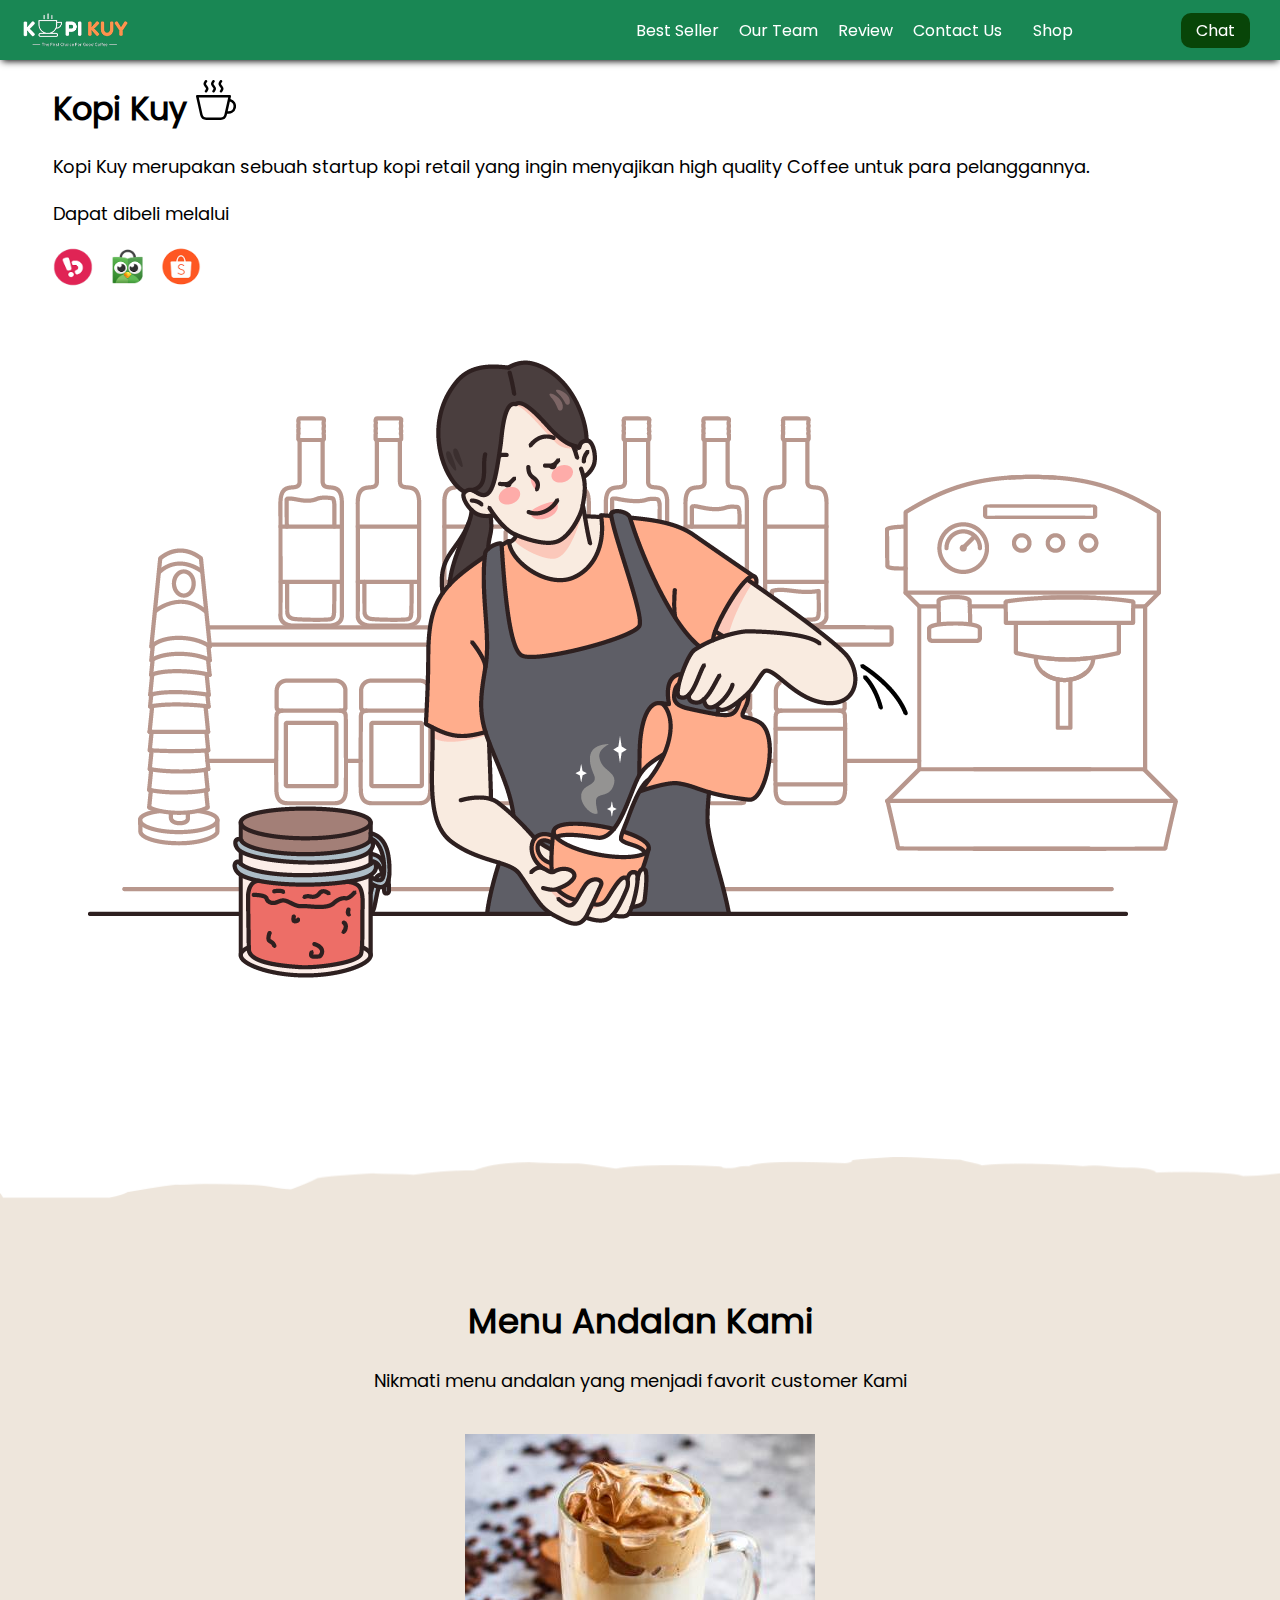
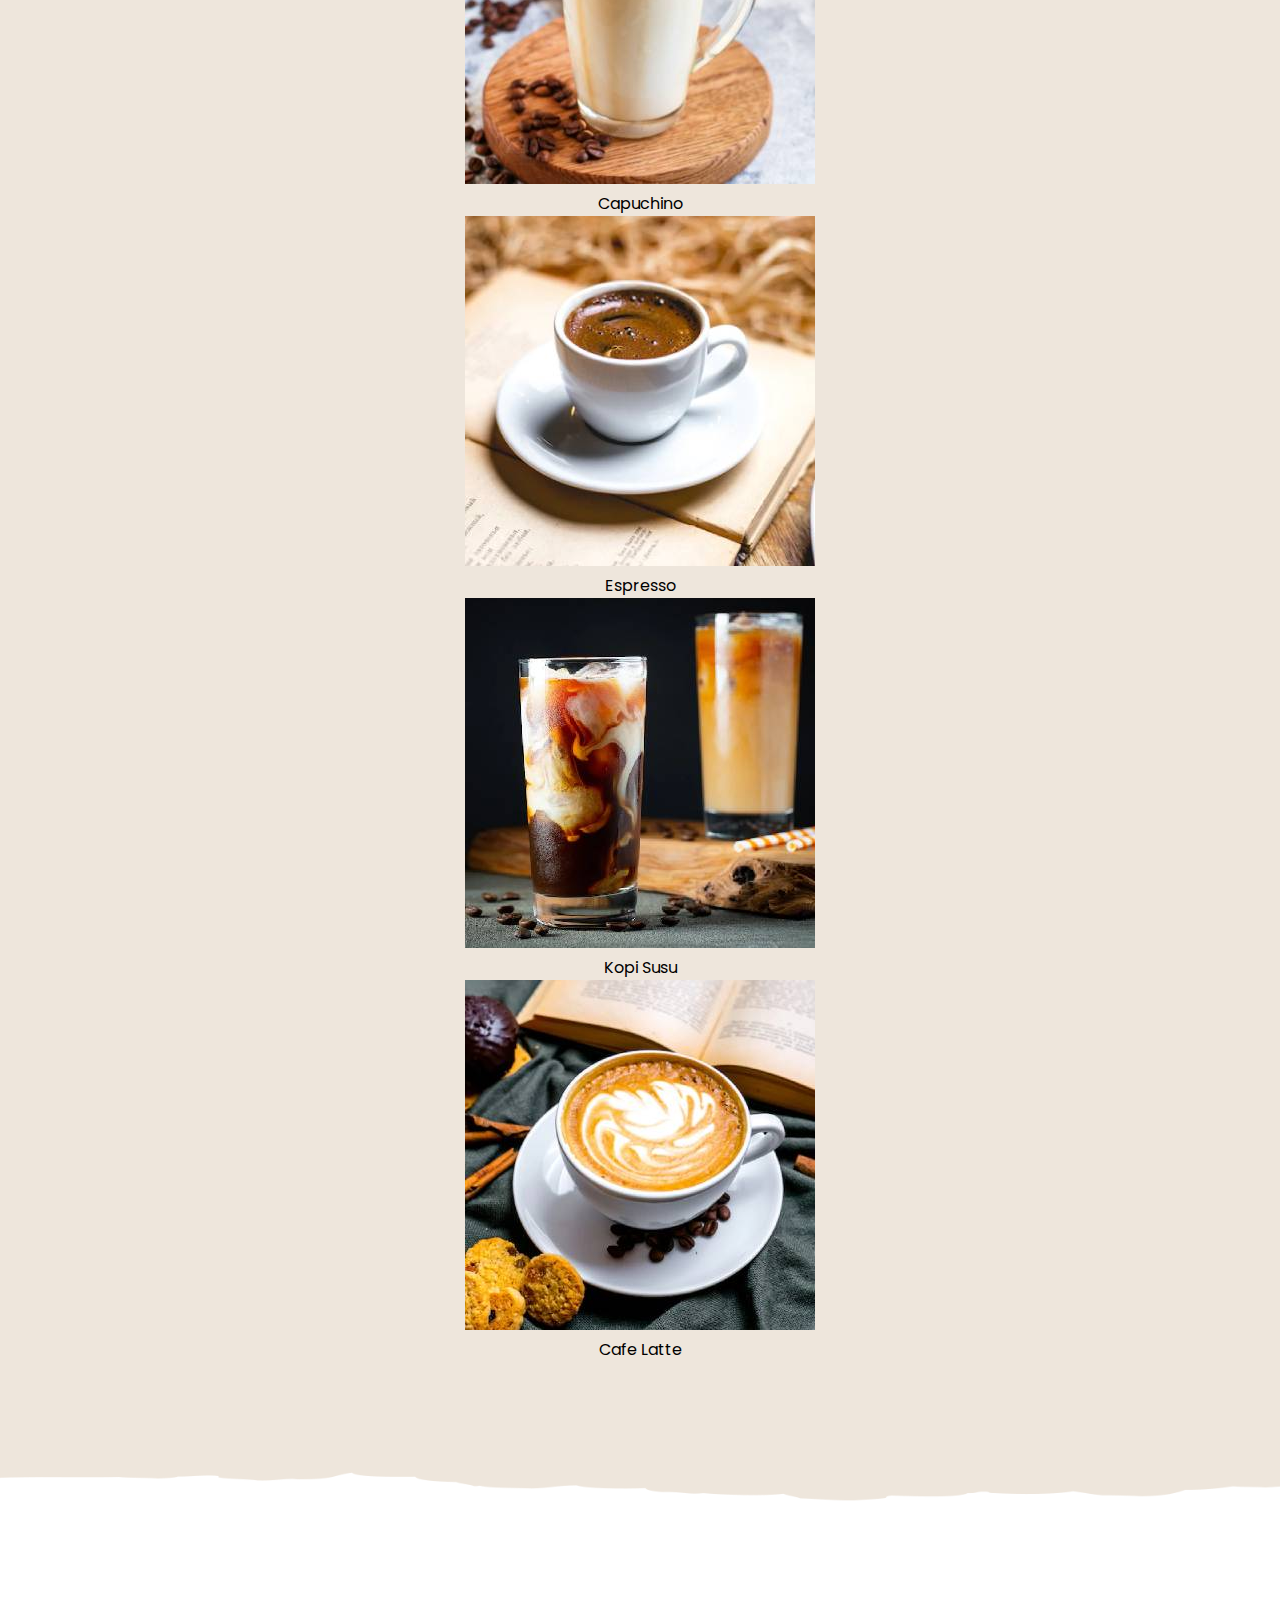
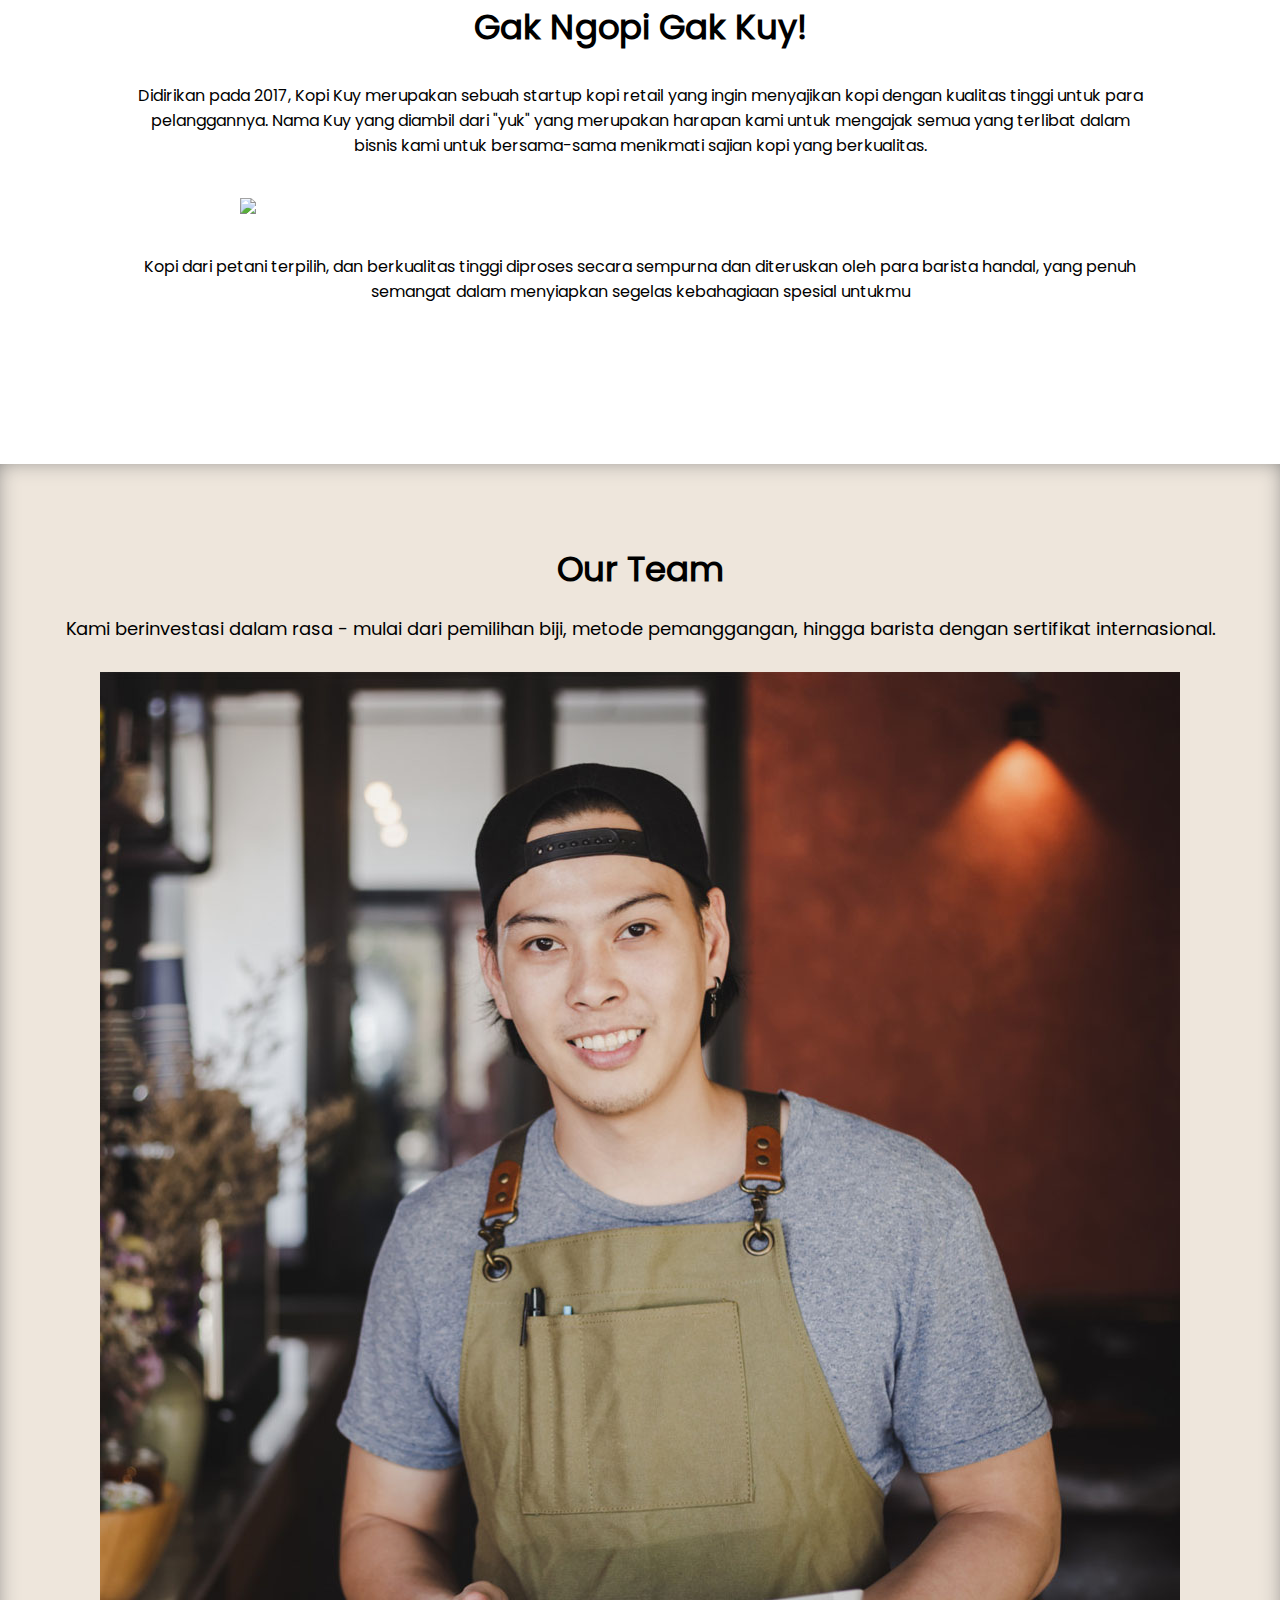
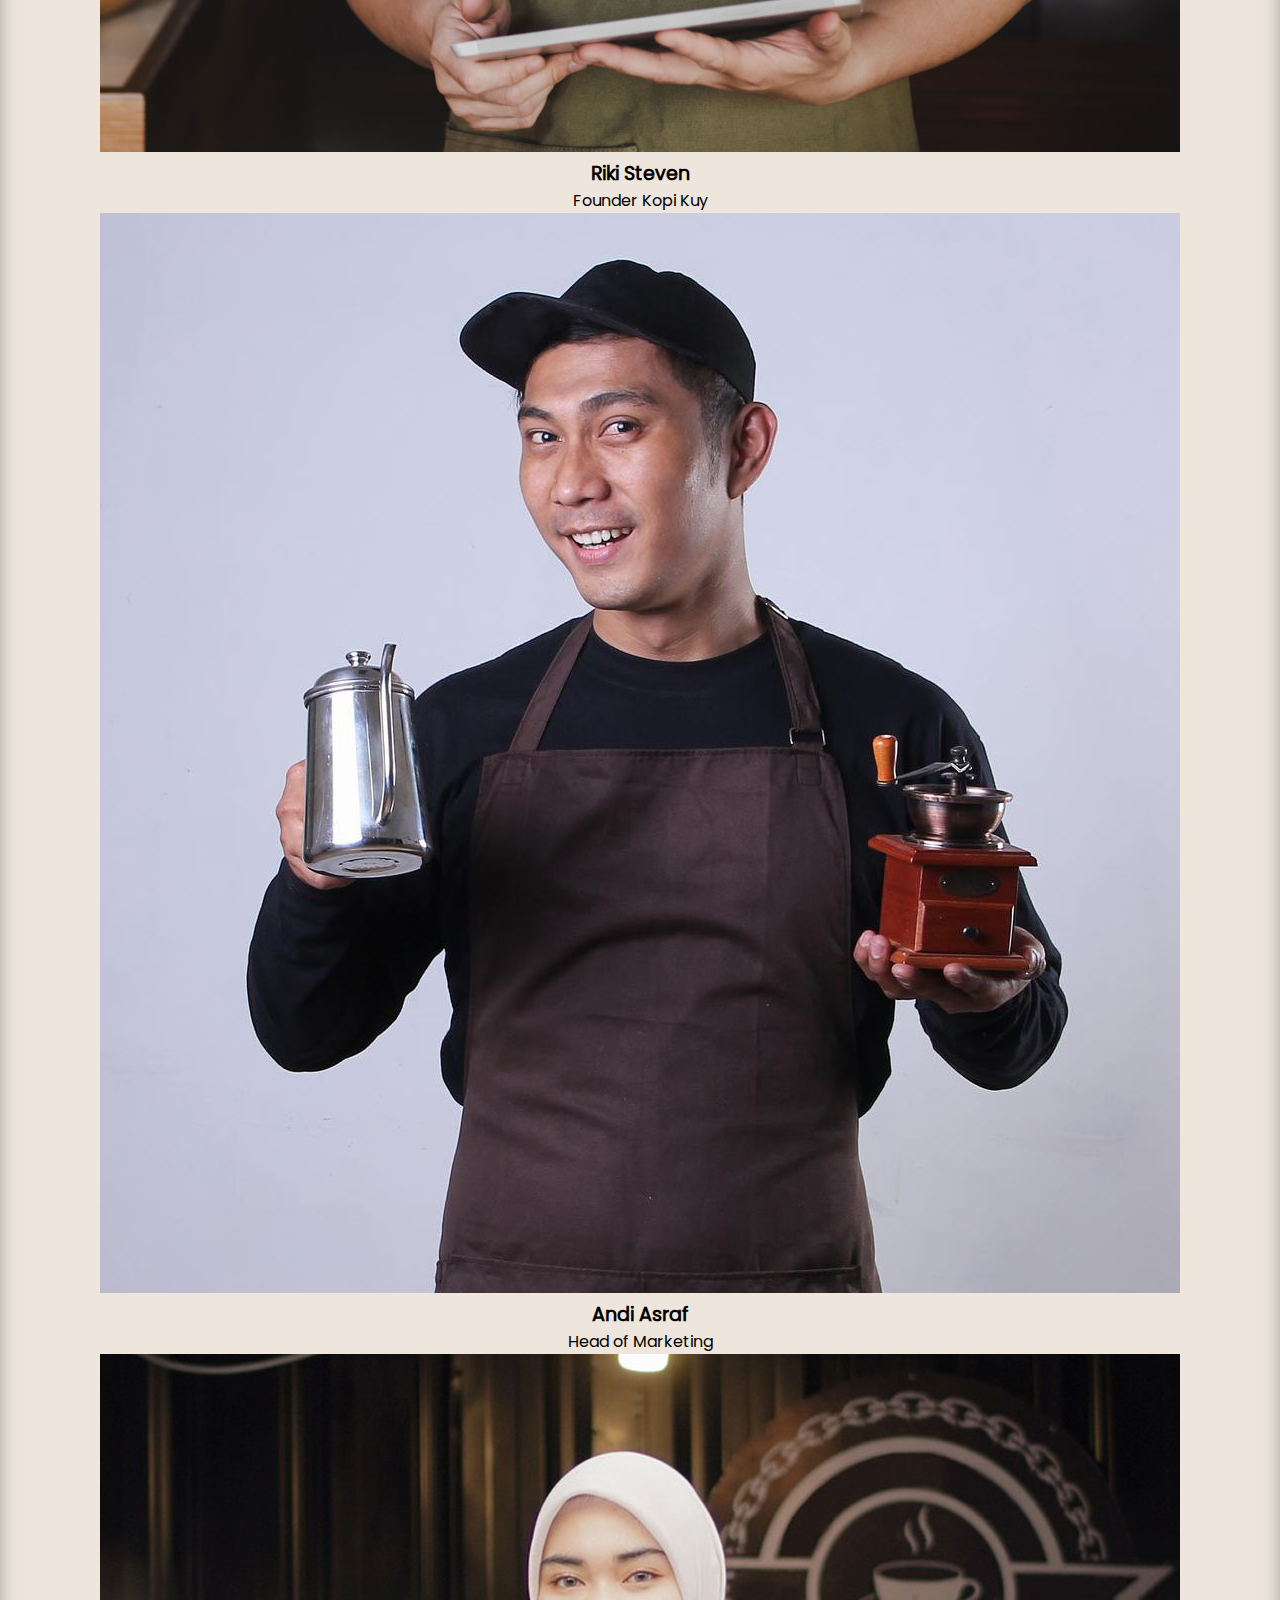
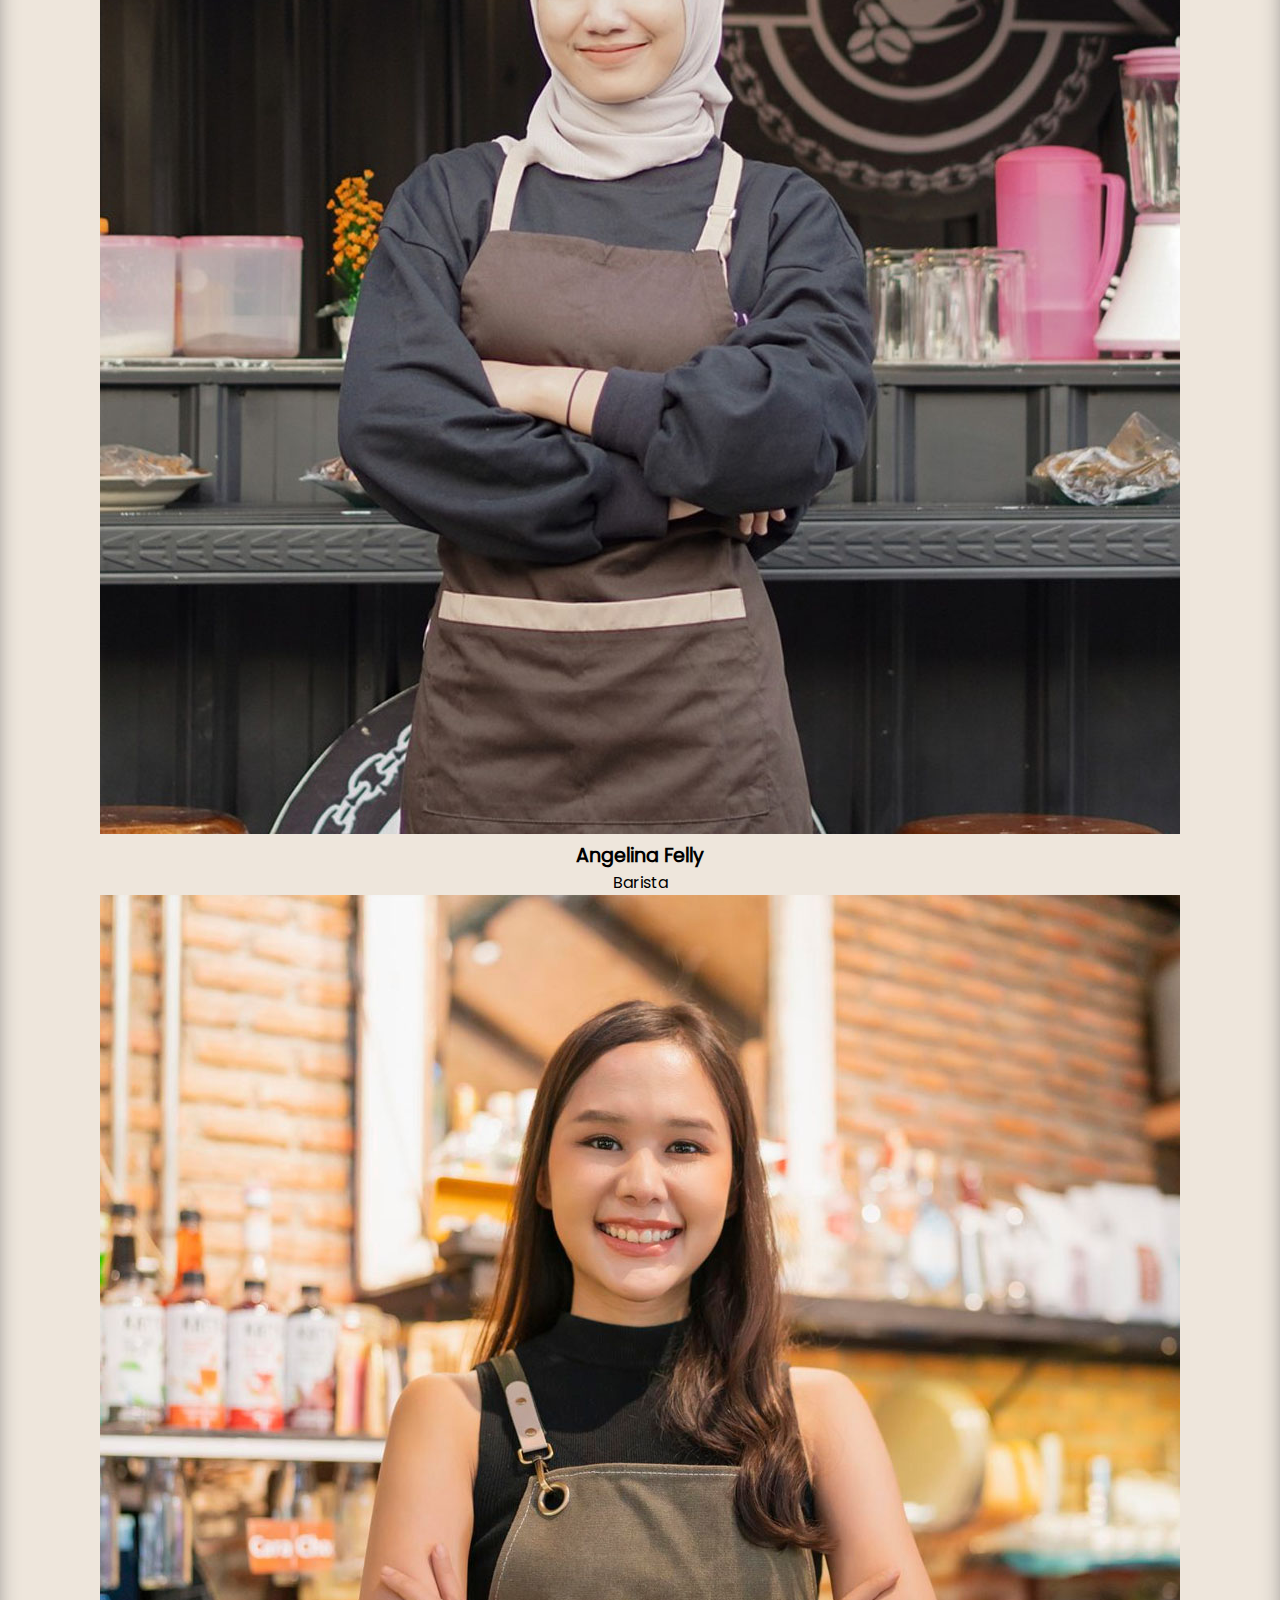
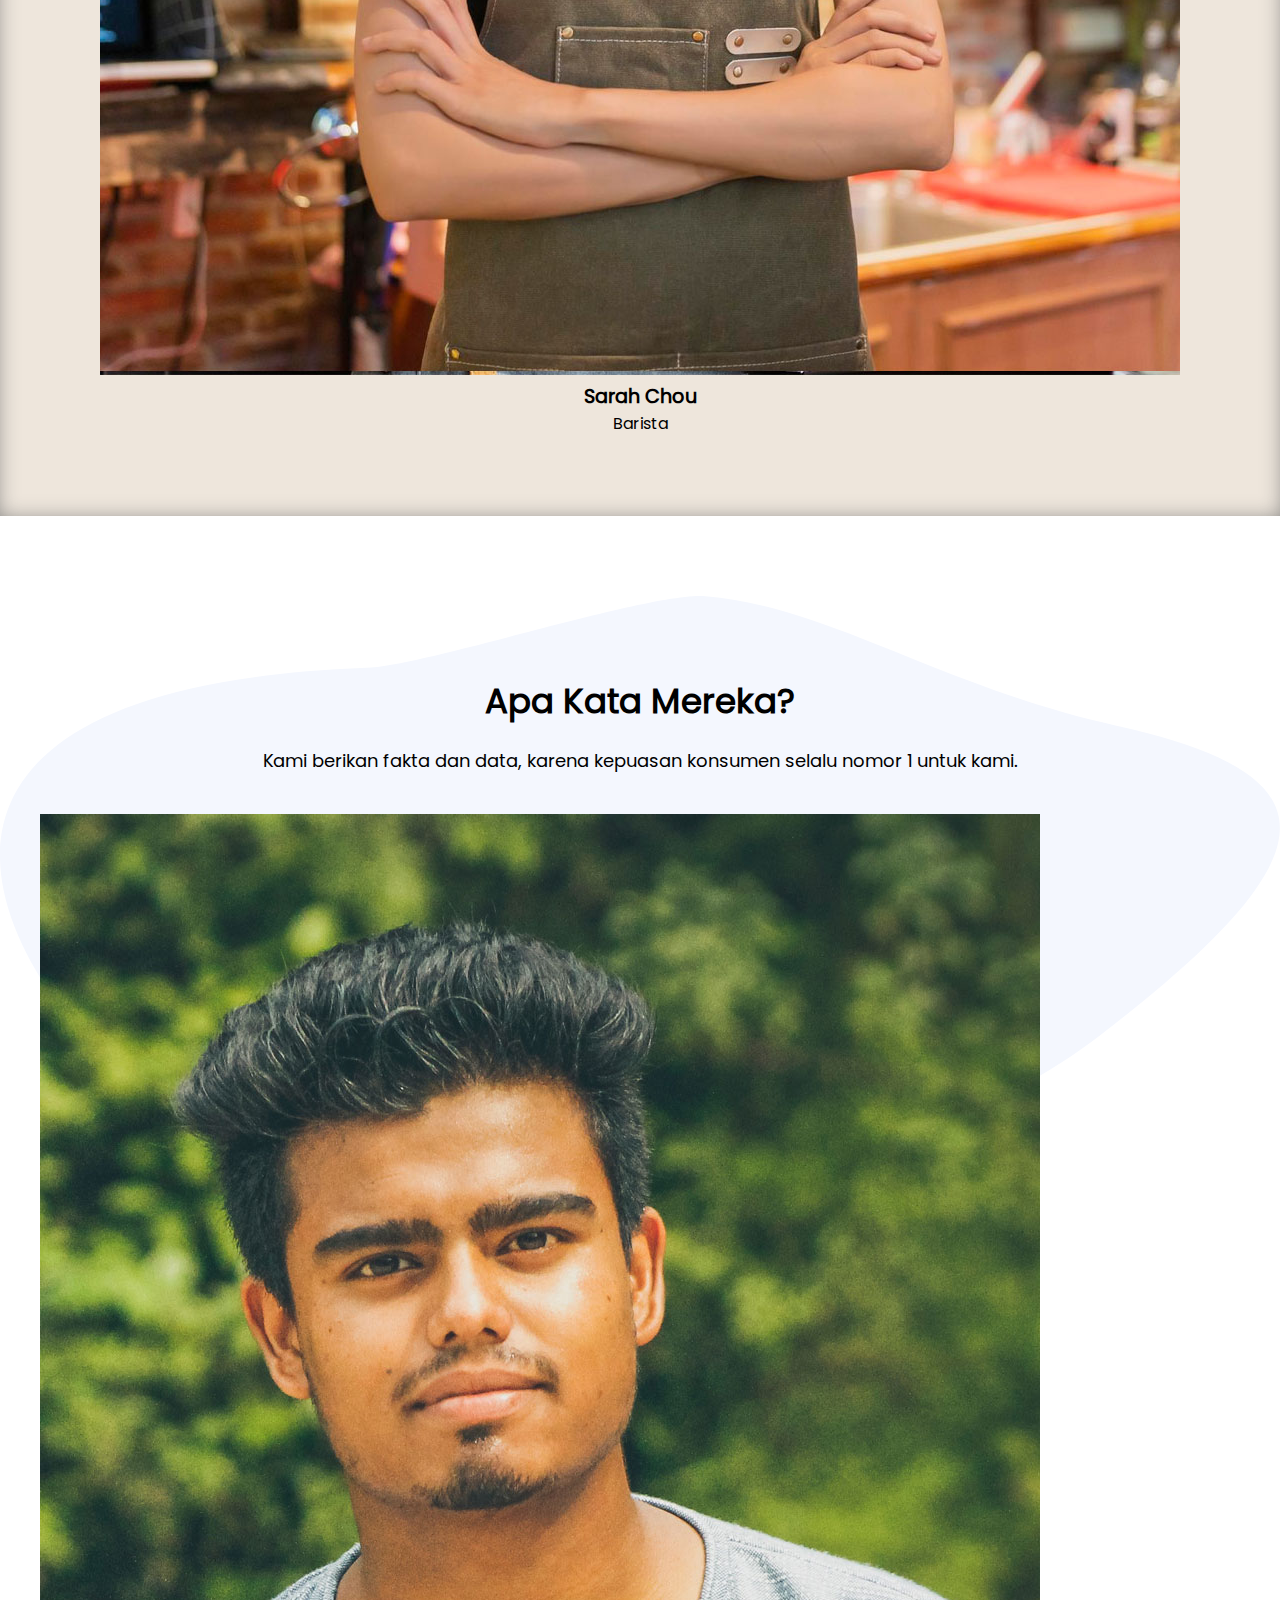
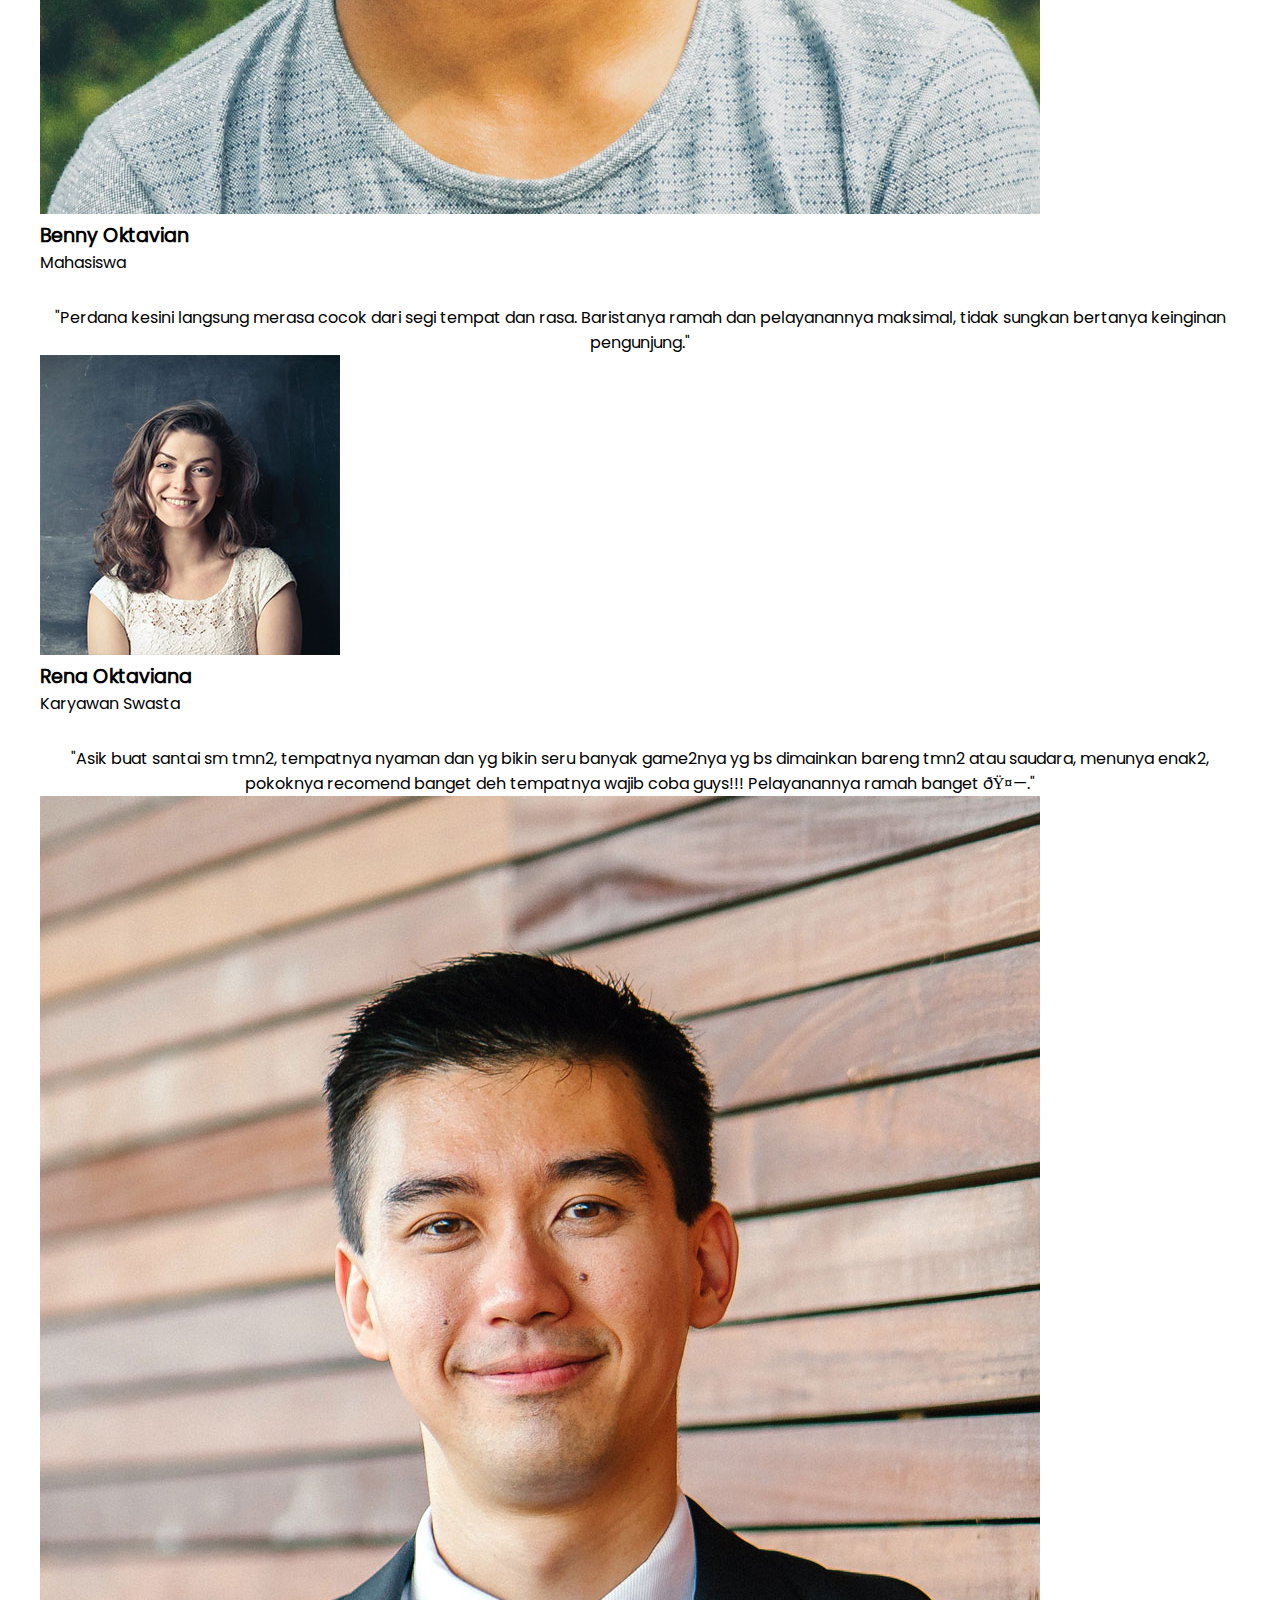
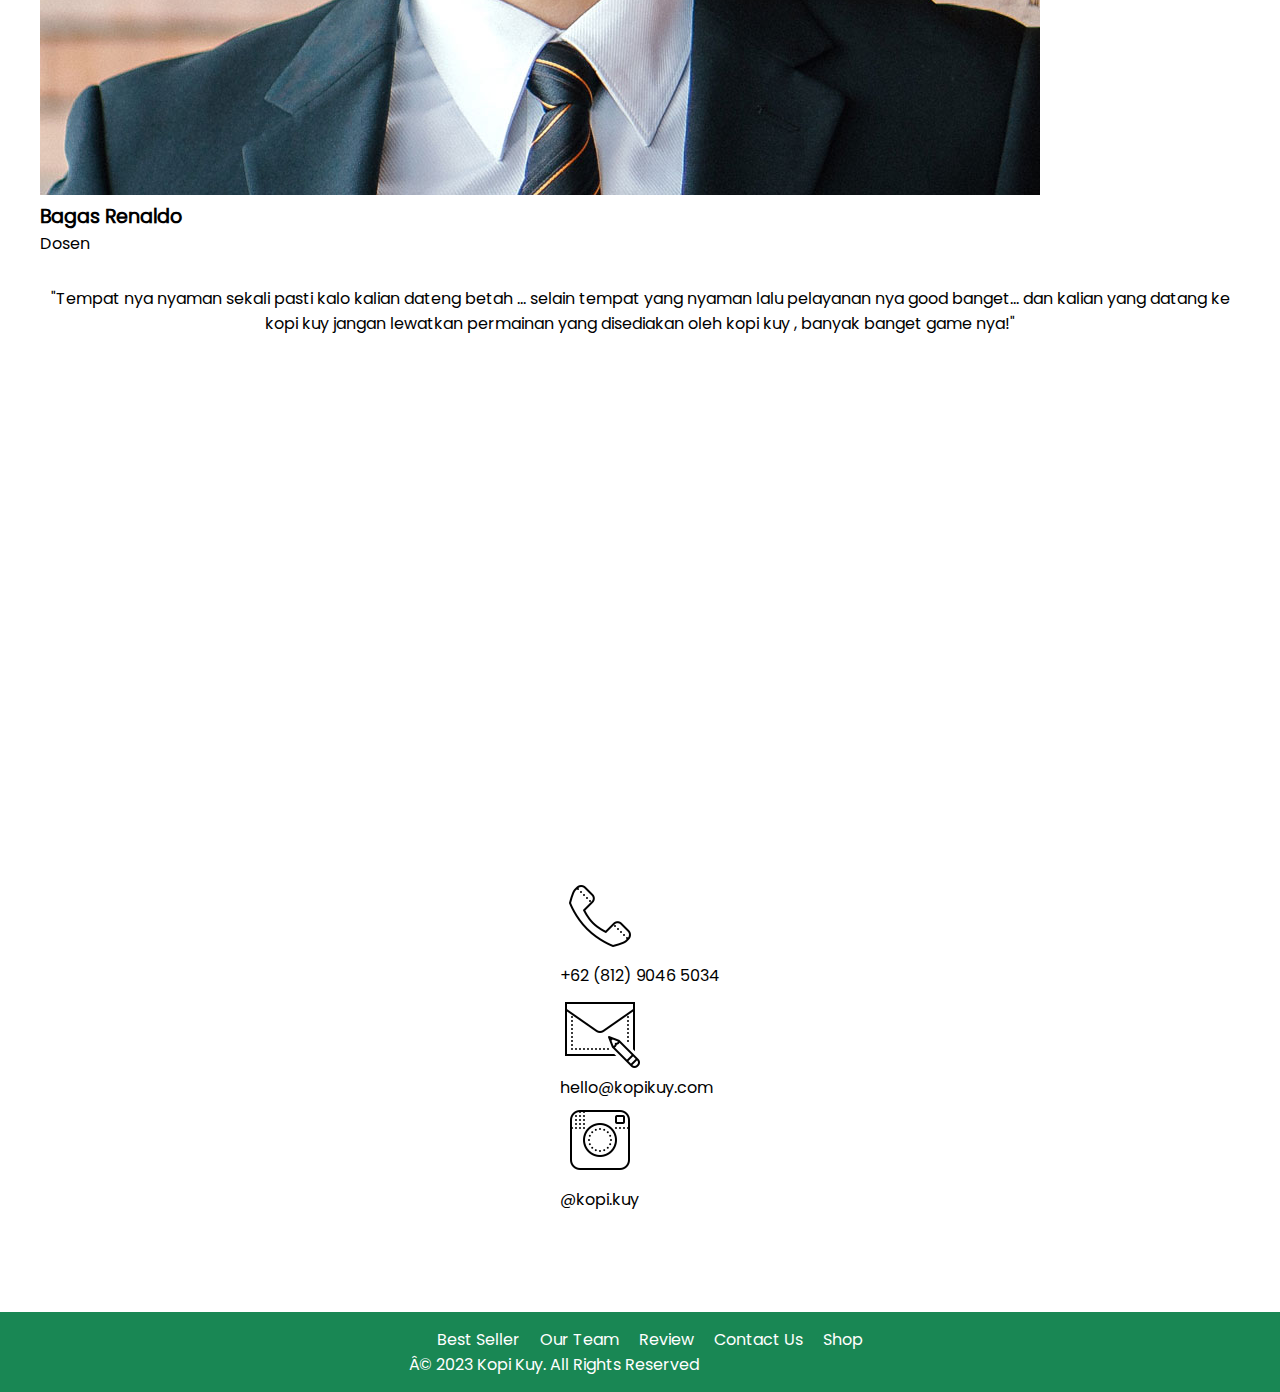
==== index.html @ 0c27f6f8 "Add files via upload" ====
<!DOCTYPE html>
<html lang="id">

<head>
    <meta charset="UTF-8">
    <meta http-equiv="X-UA-Compatible" content="IE=edge">
    <meta name="viewport" content="width=device-width, initial-scale=1.0">
    <link rel="shortcut icon" href="images/favicon.ico" type="image/x-icon">
    <title>Website Kopi Kuy</title>
    <link rel="stylesheet" href="css/style.css">
</head>

<body>
    <nav>
        <img class="logo" src="images/logo/logo_kuy.png">
        <div class="navigasi">
            <a href="#best-seller">Best Seller</a>
            <a href="#our-team">Our Team</a>
            <a href="#review">Review</a>
            <a href="#contact-us">Contact Us</a>
        </div>
        <a class="shop" href="produk.html">Shop</a>
        <a class="chat" href="https://wa.me/628123456?text=Saya ingin bertanya" target="_blank">Chat</a>
    </nav>

    <!--Tulis kode header mulai di baris 28-->

    <header>
        <div class="baris">
            <div class="col-kiri">
                <h1 class="judul-header">Kopi Kuy <img src="images/icon/icon_kopi.svg"></h1>

                <p class="subjudul-header">Kopi Kuy merupakan sebuah startup kopi retail yang ingin menyajikan high
                    quality Coffee untuk para pelanggannya.</p>
                <p class="dapat-dibeli">Dapat dibeli melalui</p>

                <div class="olshop">
                    <img src="images/logo/logo_bukalapak.png" alt="">
                    <img src="images/logo/logo_tokopedia.png" alt="">
                    <img src="images/logo/logo_shopee.png" alt="">
                </div>
            </div>

            <img class="col-kanan" src="images/header/header1.png">
        </div>
    </header>

    <section id="best-seller" class="best-seller">
        <h2 class="judul-best-seller">Menu Andalan Kami</h2>
        <p class="subjudul-best-seller">Nikmati menu andalan yang menjadi favorit customer Kami</p>

        <div class="baris">
            <div class="col-produk">
                <img src="images/produk/product_capuchino.jpg" alt="">
                <p class="nama-produk">Capuchino</p>
            </div>
            <div class="col-produk">
                <img src="images/produk/product_espresso.jpg" alt="">
                <p class="nama-produk">Espresso</p>
            </div>
            <div class="col-produk">
                <img src="images/produk/product_kopi_susu.jpg" alt="">
                <p class="nama-produk">Kopi Susu</p>
            </div>
            <div class="col-produk">
                <img src="images/produk/product_latte.jpg" alt="">
                <p class="nama-produk">Cafe Latte</p>
            </div>
        </div>
    </section>

    <section id="about-us" class="about-us">
        <h2 class="judul-about-us">Gak Ngopi Gak Kuy!</h2>
        <p class="tentang-about-us">
            Didirikan pada 2017, Kopi Kuy merupakan sebuah startup kopi retail yang ingin menyajikan kopi
            dengan kualitas tinggi
            untuk para pelanggannya. Nama Kuy yang diambil dari "yuk" yang merupakan harapan kami untuk
            mengajak semua yang terlibat dalam bisnis kami untuk bersama-sama menikmati sajian kopi yang
            berkualitas.
        </p>
        <img src="images/aset_kopi_jumbo.png">
        <p class="penjelasan-about-us">
            Kopi dari petani terpilih, dan berkualitas tinggi diproses secara sempurna dan diteruskan
            oleh para barista handal,
            yang penuh semangat dalam menyiapkan segelas kebahagiaan spesial untukmu
        </p>
    </section>

    <section class="our-team" id="our-team">
        <h2 class="judul-team">Our Team</h2>
        <p class="subjudul-team">Kami berinvestasi dalam rasa - mulai dari pemilihan biji, metode pemanggangan,
            hingga barista dengan sertifikat internasional. </p>

        <div class="baris kiri">
            <div class="col-team">
                <img src="images/team/team1.jpg">
                <h3>Riki Steven</h3>
                <p>Founder Kopi Kuy</p>
            </div>
            <div class="col-team">
                <img src="images/team/team2.jpg">
                <h3>Andi Asraf</h3>
                <p>Head of Marketing</p>
            </div>

            <div class="col-team">
                <img src="images/team/team3.jpg">
                <h3>Angelina Felly</h3>
                <p>Barista</p>
            </div>

            <div class="col-team">
                <img src="images/team/team4.jpg">
                <h3>Sarah Chou</h3>
                <p>Barista</p>
            </div>
        </div>
    </section>

    <section id="review" class="review">
        <h2 class="judul-review">Apa Kata Mereka?</h2>

        <p class="subjudul-review">Kami berikan fakta dan data, karena kepuasan konsumen selalu nomor 1 untuk kami.</p>

        <div class="baris">
            <div class="col-review">
                <div class="profile">
                    <img src="images/customer/customer1.jpg">
                    <div class="nama-profile">
                        <h3>Benny Oktavian</h3>
                        <p>Mahasiswa</p>
                    </div>
                </div>
                <p class="testimoni">"Perdana kesini langsung merasa cocok dari segi tempat dan rasa. Baristanya ramah
                    dan pelayanannya maksimal, tidak sungkan bertanya keinginan pengunjung."</p>
            </div>
            <div class="col-review">
                <div class="profile">
                    <img src="images/customer/customer2.jpg">
                    <div class="nama-profile">
                        <h3>Rena Oktaviana</h3>
                        <p>Karyawan Swasta</p>
                    </div>
                </div>
                <p class="testimoni">"Asik buat santai sm tmn2, tempatnya nyaman dan yg bikin seru banyak game2nya yg bs
                    dimainkan bareng tmn2 atau saudara, menunya enak2, pokoknya recomend banget deh
                    tempatnya wajib coba guys!!! Pelayanannya ramah banget ðŸ¤—."</p>
            </div>
            <div class="col-review">
                <div class="profile">
                    <img src="images/customer/customer3.jpg">
                    <div class="nama-profile">
                        <h3>Bagas Renaldo</h3>
                        <p>Dosen</p>
                    </div>
                </div>
                <p class="testimoni">"Tempat nya nyaman sekali pasti kalo kalian dateng betah ... selain tempat yang
                    nyaman lalu pelayanan nya good banget... dan kalian yang datang ke kopi kuy jangan
                    lewatkan permainan yang disediakan oleh kopi kuy , banyak banget game nya!"</p>
            </div>
        </div>
    </section>

    <section class="contact-us" id="contact-us">
        <iframe
            src="https://www.google.com/maps/embed?pb=!1m14!1m8!1m3!1d7932.741866032694!2d106.668581!3d-6.214715!3m2!1i1024!2i768!4f13.1!3m3!1m2!1s0x2e69f9912c7f297b%3A0xe5a3a671dae861ab!2sKopi%20kuy!5e0!3m2!1sid!2sid!4v1680617229460!5m2!1sid!2sid"
            width="100%" height="300" style="border:0;" allowfullscreen="" loading="lazy"
            referrerpolicy="no-referrer-when-downgrade"></iframe>
        <div class="baris">
            <div class="col-kontak">
                <img src="images/icon/icon_phone.png">
                <p>+62 (812) 9046 5034</p>
            </div>
            <div class="col-kontak">
                <img src="images/icon/icon_mail.png">
                <p>hello@kopikuy.com</p>
            </div>
            <div class="col-kontak">
                <img src="images/icon/icon_instagram.png">
                <a href="https://instagram.com" role="button">
                    <p>@kopi.kuy</p>
                </a>
            </div>
        </div>
    </section>

    <footer>
        <div class="baris">
            <div class="navigasi">
                <a href="#best-seller">Best Seller</a>
                <a href="#our-team">Our Team</a>
                <a href="#review">Review</a>
                <a href="#contact-us">Contact Us</a>
                <a href="produk.html">Shop</a>
            </div>
            <p class="copyright">Â© 2023 Kopi Kuy. All Rights Reserved</p>
        </div>
    </foote
---- css/style.css ----
/* Kode * di bawah ini untuk mereset tampilan setiap web browser supaya seragam */

* {
   box-sizing: border-box;
   margin: 0;
   padding: 0;
}

html {
   /* scroll-behavior: smooth agar scroll ketika klik pada navigasi menjadi halus */
   scroll-behavior: smooth;
}

/* 
Kode di bawah ini untuk mengatur nav sampai footer agar memiliki tampilan flexibel
selengkapnya akan di bahas di hari ke 3
*/

nav,
header,
section,
footer {
   /* 
      display: flex memiliki pengaturan yang dapat mengatur agar elemen
      di dalamnya memiliki ukuran yang fleksibel
      digunakan saat ada elemen yang isinya lebih dari satu kolom
   */
   display: flex;
   /* 
      align-items: center mengatur elemen di dalamnya rata tengah vertikal
   */
   align-items: center;

   /* 
      justify-content: center mengatur elemen di dalamnya rata tengah horizontal
   */
   justify-content: center;

   /* 
      flex-wrap: wrap mengatur agar jika lebar elemen berlebih, maka elemen
      akan otomatis diletakan di baris baru (tidak dipaksakan di satu baris)
   */
   flex-wrap: wrap;
}



/* 
Kode @font-face untuk menginstall font ke dalam Website 
src adalah untuk lokasi fontnya, font dapat di cari di website https://fonts.google.com/
dengan memberi nama family, maka kita mendaftarkan font tersebut ke dalam website
*/

@font-face {
   src: url(../fonts/poppins.woff2);
   font-family: 'Poppins';
}

body {
   /* 
   mendaftarkan semua teks pada body menjadi family Poppins 
   kenapa pada body? karena elemen body membungkus semua elemen dari nav section sampai footer
   */
   font-family: 'Poppins';
}

/*
Misalnya ada font dari google yang bernama Irish Grover yang berada di:
https://fonts.gstatic.com/s/irishgrover/v23/buExpoi6YtLz2QW7LA4flVgv__RP.woff2

maka bisa coba copy kode berikut untuk menginstall font tadi:

@font-face {
  font-family: 'Irish Grover';
  font-style: normal;
  font-weight: 400;
  src: url(https://fonts.gstatic.com/s/irishgrover/v23/buExpoi6YtLz2QW7LA4flVgv__RP.woff2) format('woff2');
}

Jika kode di atas sudah di copy
Nanti pada element yang ingin menggunakan font Irish Grover Tadi, tinggal diganti font-familynya
misal mau mengganti h1 dan h2 maka kodenya sebagai berikut:

h1,h2 {
   font-family: 'Irish Grover';
}

*/


a {
   /* menghilangkan garis bawah pada link */
   text-decoration: none;

   /* 
   color: adalah untuk mengganti warna tulisan.
   color:unset digunakan pada a untuk menghilangkan warna bawaan pada link (biasanya warna biru) 
   */
   color: unset;
}

h2 {
   /* mengatur ukuran huruf ke 34 pixel */
   font-size: 34px;
}

h3 {
   /* mengatur ukuran huruf ke 1.2rem */
   font-size: 1.2rem;
}

h1,
h2,
h3 {
   /* mengatur tebal huruf bisa bold, normal*/
   font-weight: bold;
}

img {
   /* 
      kode max-width artinya lebar maksimal
      mengatur agar semua elemen img memiliki lebar maksimal 100% agar
      besar gambar tidak melebihi layar ataupun elemen pembungkus
   */
   max-width: 100%;
}

/* Navigasi */

nav {
   /* 
   background-color mengatur warna latar belakang 
   untuk pengguna hp, pergantian warna tidak bisa seperti vs code
   hanya dapat menggunakan warna bahasa inggris seperti: red, green, brown, purple dsb
   untuk pengguna vscode silahkan arahkan mouse ke kotak warna di bawah
   untuk mengganti warna sesuai keinginan
   */
   background-color: #198754;

   /* box-shadow membuat efek bayangan */
   box-shadow: 0 3px 7px -2px #000;

   /* width mengatur lebar elemen. 100% agar lebarnya full dari kiri sampai kanan layar */
   width: 100%;

   /* 
   padding digunakan untuk memberi jarak ke dalam. 
   efeknya bila digunakan pada elemen yang memiliki warna latar akan membuat elemen tersebut 'gemuk'
   padding-top artinya jarak ke atas, nilai padding dapat berupa
   padding-top, padding-bottom, padding-left, padding-right
   */
   padding-top: 10px;
   padding-bottom: 10px;

   /* 
   position mengatur posisi elemen, position:fixed supaya elemen nav akan ikut menempel di atas layar
   saat kita scroll ke bawah. Jika ingin navigasi gak nempel, bisa menggunakan position:static;
   */
   position: fixed;

   /* Nilai z-index semakin besar, maka elemen akan semakin di depan */
   z-index: 500;
}

img.logo {
   /* height mengatur tinggi elemen */
   height: 40px;
   /* penjelasan margin mirip dengan padding, fungsinya untuk memberi jarak pada elemen */
   margin-left: 20px;
}

div.navigasi {
   margin-left: auto;
   margin-right: 15px;
}

nav a {
   color: #fff;
   padding-left: 8px;
   padding-right: 8px;
}

a.shop {
   margin-right: 100px;
}

a.chat {
   margin-right: 30px;
   background-color: rgb(8, 69, 8);
   color: #fff;
   padding-top: 5px;
   padding-right: 15px;
   padding-bottom: 5px;
   padding-left: 15px;
   border-radius: 10px;
}


/* 
   PERHATIKAN bahwa dalam mengatur elemen, nama elemen langsung ditulis
   sedangkan untuk mengatur class, dibutuhkan tanda titik (.) terlebih dulu
   img {} berarti seluruh elemen dengan tag img (<img src="....">), 
   sedangkan .img artinya hanya elemen dengan class img (<img class="img" src="...">) 
*/


/* HEADER */


header,
section {
   /*
    padding mengatur jarak ke dalam
    pada padding dan margin ditambahkan top / right / bottom / top 
    untuk mengatur jarak masing-masing 
   */
   padding-top: 80px;
   padding-bottom: 80px;

   /* margin mengatur jarak ke luar */
   margin-bottom: 80px;
}

/* penulisan CSS dapat digabung dengan beberapa elemen */
header div.kiri,
header div.kanan {
   /* width mengatur lebar elemen. 50% artinya setengah ukuran elemen pembungkus */
   width: 50%;
   padding: 50px;
}

header h1 {
   margin-bottom: 20px;
}

header p {
   /* font-size digunakan untuk mengatur ukuran huruf */
   font-size: 18px;
   margin-bottom: 20px;
}

div.olshop img {
   width: 40px;
   /* aspect-ratio:1 agar tinggi menyesuaikan width */
   aspect-ratio: 1;
   margin-right: 10px;
}

/* Best Seller */

section.best-seller {
   position: relative;

   /* background-color mengatur warna latar belakang elemen */
   background-color: #EEE6DC;

   /* text-align mengatur rata tulisan, bisa bernilai: left, right, center, justify */
   text-align: center;
}

/* 
terkait position, after, dan before memerlukan pemahaman mendalam
terkait layout pada CSS untuk dapat memahami secara penuh 
*/

section.best-seller::before,
section.best-seller::after {
   position: absolute;
   content: "";
   width: 100%;
   height: 76px;

   /* background-image untuk menambahkan gambar sebagai background */
   background-image: url(../images/background/garis-atas.png);

   /*background-size agar gambar latar menyesuaikan tinggi / lebar elemen */
   background-size: cover;

   top: -60px;
   left: 0;
}

section.best-seller::after {
   height: 60px;
   background-image: url(../images/background/garis-bawah.png);
   top: unset;
   bottom: -60px;
}

section.best-seller h2 {
   margin-bottom: 20px;
   width: 100%;
}

/* 
Penulisan section.best-seller > p berarti mengatur elemen p yang langsung
di bungkus oleh elemen <section class="best-seller">
aturan ini tidak berlaku untuk elemen <p> yang ada di dalam <div class="produk">
*/

section.best-seller>p {
   font-size: 18px;
   margin-bottom: 40px;
   width: 100%;
}

div.produk {
   /* 
      Penulisan padding dan margin seperti padding:20px ini penulisan singkat 
      yang berarti top, right, bottom, left nilainya sama, yaitu 20px 
   */
   padding: 20px;
   width: 25%;
}

div.produk img {
   /* transition membuat animasi transisi dari perubahan style, 0.3s berarti 0.3 detik */
   transition: all 0.3s ease;

   /* border-radius  Membuat sudut membulat */
   border-radius: 15px;

   /* box-shadow membuat efek bayangan */
   box-shadow: 0 3px 10px -2px #000;
}

/*

kode div.produk img:hover akan dijalankan saat mouse ada di atas elemen <img> yang ada
di dalam <div class="produk"> 
karena ada efek transition pada div.produk img 
maka akan menghasilkan efek animasi yang smooth

*/
div.produk img:hover {

   /* membuat transformasi, bisa berupa scale(1.05), rotate(180deg), translateY(-50px), dsb */
   transform: scale(0.9);
   border-radius: 50%;
}

div.produk p {
   margin-top: 15px;
   font-weight: bold;
}



/* About US */

section.about-us {
   /* max-width: 80%; mengatur lebar maksimal elemen tidak boleh melebihi 80% layar */
   max-width: 80%;

   /* margin-left dan margin-right auto akan membuat posisi elemen berada di tengah */
   margin-left: auto;
   margin-right: auto;
   text-align: center;
}

section.about-us h2 {
   margin-bottom: 30px;
   width: 100%;
}

section.about-us img {
   /* 
      Penulisan width: 800px dan max-width: 100% mengatur agar
      elemen memiliki lebar 800px namun tidak boleh melebihi 100% ukuran layar
   */
   width: 800px;
   max-width: 100%;
   margin: auto;
}

/*
section.about-us p:nth-child(2) berarti mengatur elemen ke 2 dengan jenis <p>
yang ada di dalam <section class="about-us">
*/

section.about-us p:nth-child(2) {
   margin-bottom: 40px;
}

section.about-us p:nth-child(4) {
   margin-top: 40px;
}


/* OUR TEAM */

section.our-team {
   background-color: #EEE6DC;
   box-shadow: inset 0px 0px 23px -6px #707070;
   text-align: center;
}

section.our-team h2 {
   margin-bottom: 20px;
   width: 100%;
}

section.our-team>p {
   margin-bottom: 30px;
   font-size: 18px;
   width: 800px;
   max-width: 90%;
   margin-left: auto;
   margin-right: auto;
   width: 100%;
}

div.team {
   width: 25%;
   padding: 20px;
}

div.team img {
   width: 100%;
   aspect-ratio: 1/1;
   object-fit: cover;
   box-shadow: 0 3px 10px -2px #000;
   border-radius: 50px 0px 50px 0px;
   margin-bottom: 10px;
}


/* REVIEW */

section.review {
   background-image: url(../images/background/bg-review.svg);
   /* 
      background-size: contain;
      membuat gambar latar belakang tidak terpotong
   */
   background-size: contain;

   /* 
      background-repeat: no-repeat;
      membuat gambar latar belakang tidak diulang (duplikat)
   */
   background-repeat: no-repeat;
   padding-left: 40px;
   padding-right: 40px;
   justify-content: space-around;
   /* align-items: stretch; membuat tinggi elemen di dalam .review .baris seragam */
   text-align: center;
}

section.review h2 {
   margin-bottom: 20px;
   width: 100%;
}

section.review>p {
   margin-bottom: 40px;
   font-size: 18px;
   width: 100%;
}

div.testimoni {
   width: 30%;
   display: flex;
   flex-wrap: wrap;
   padding: 35px 50px;
   box-shadow: 0px 0px 12px -10px #000;
   background-color: #fff;
}

div.testimoni img {
   width: 60px;
   height: 60px;
   margin-right: 15px;
   object-fit: cover;
}

div.profile {
   text-align: left;
   display: block;
   margin-bottom: 30px;
   width: calc(100% - 75px);
}

div.profile p {
   width: 100%;
   text-align: left;
}

div.testimoni>p {
   width: 100%;
   text-align: left;
}

*[data-from="tmp"]>* {
   position: relative;
}

*[data-from="tmp"]>*:nth-child(1):before {
   position: absolute;
   color: red;
   bottom: 40px;
   content: "prakerja";
   font-size: 13px;
   z-index: 10;
   text-decoration: line-through;
}

/* CONTACT US */
section.contact-us {
   margin-bottom: 20px;
}

section.contact-us iframe {
   width: 100%;
   height: 300px;
   border: 0;
}

div.kontak {
   width: 30%;
   /* color mengatur warna tulisan */
   color: green;
   text-align: center;
   margin-top: 50px;
}


/* FOOTER */

footer {
   background-color: #198754;
   padding-top: 15px;
   padding-bottom: 15px;
   color: #fff;
   padding-right: 40px;
   padding-left: 40px;
}

footer div.navigasi {
   margin-left: 20px;
   margin-right: auto;
}

footer div.navigasi a {
   padding: 8px;
}



/* UNTUK kode RESPONSIF hari ke 3 tulis DI BAWAH sini */
@media (max-width:600px) {

   div.produk,
   div.kontak,
   div.team {
      width: 50%;
   }

   div.testimoni {
      width: 100%;
      margin-bottom: 30px;
      background-color: #dbdbdb
   }

   header div.kiri,
   header div.kanan {
      width: 100%;
      padding: 34px;
      text-align: center;
   }

   .navigasi {
      display: none;
   }

   a.shop {
      margin-right: 10px;
      margin-left: auto;
   }

}


/* Kode CSS Selesai di sini */
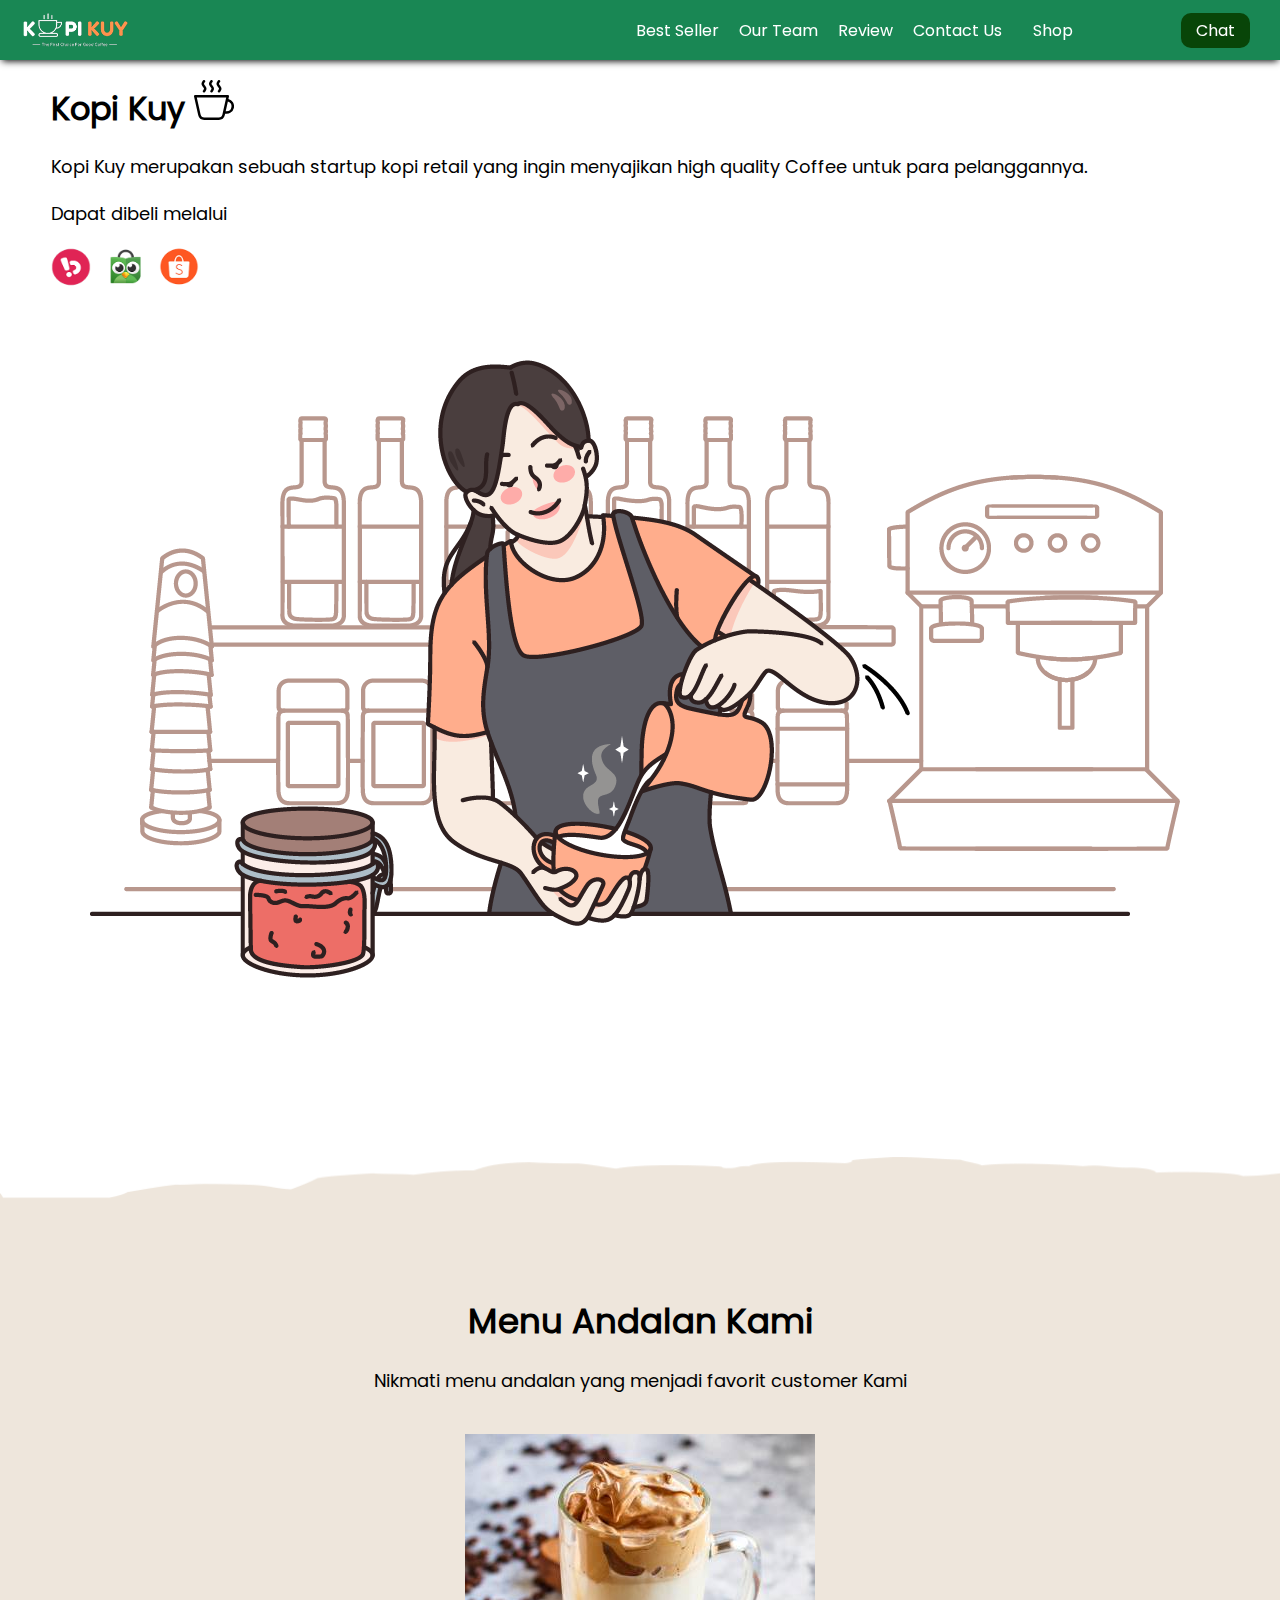
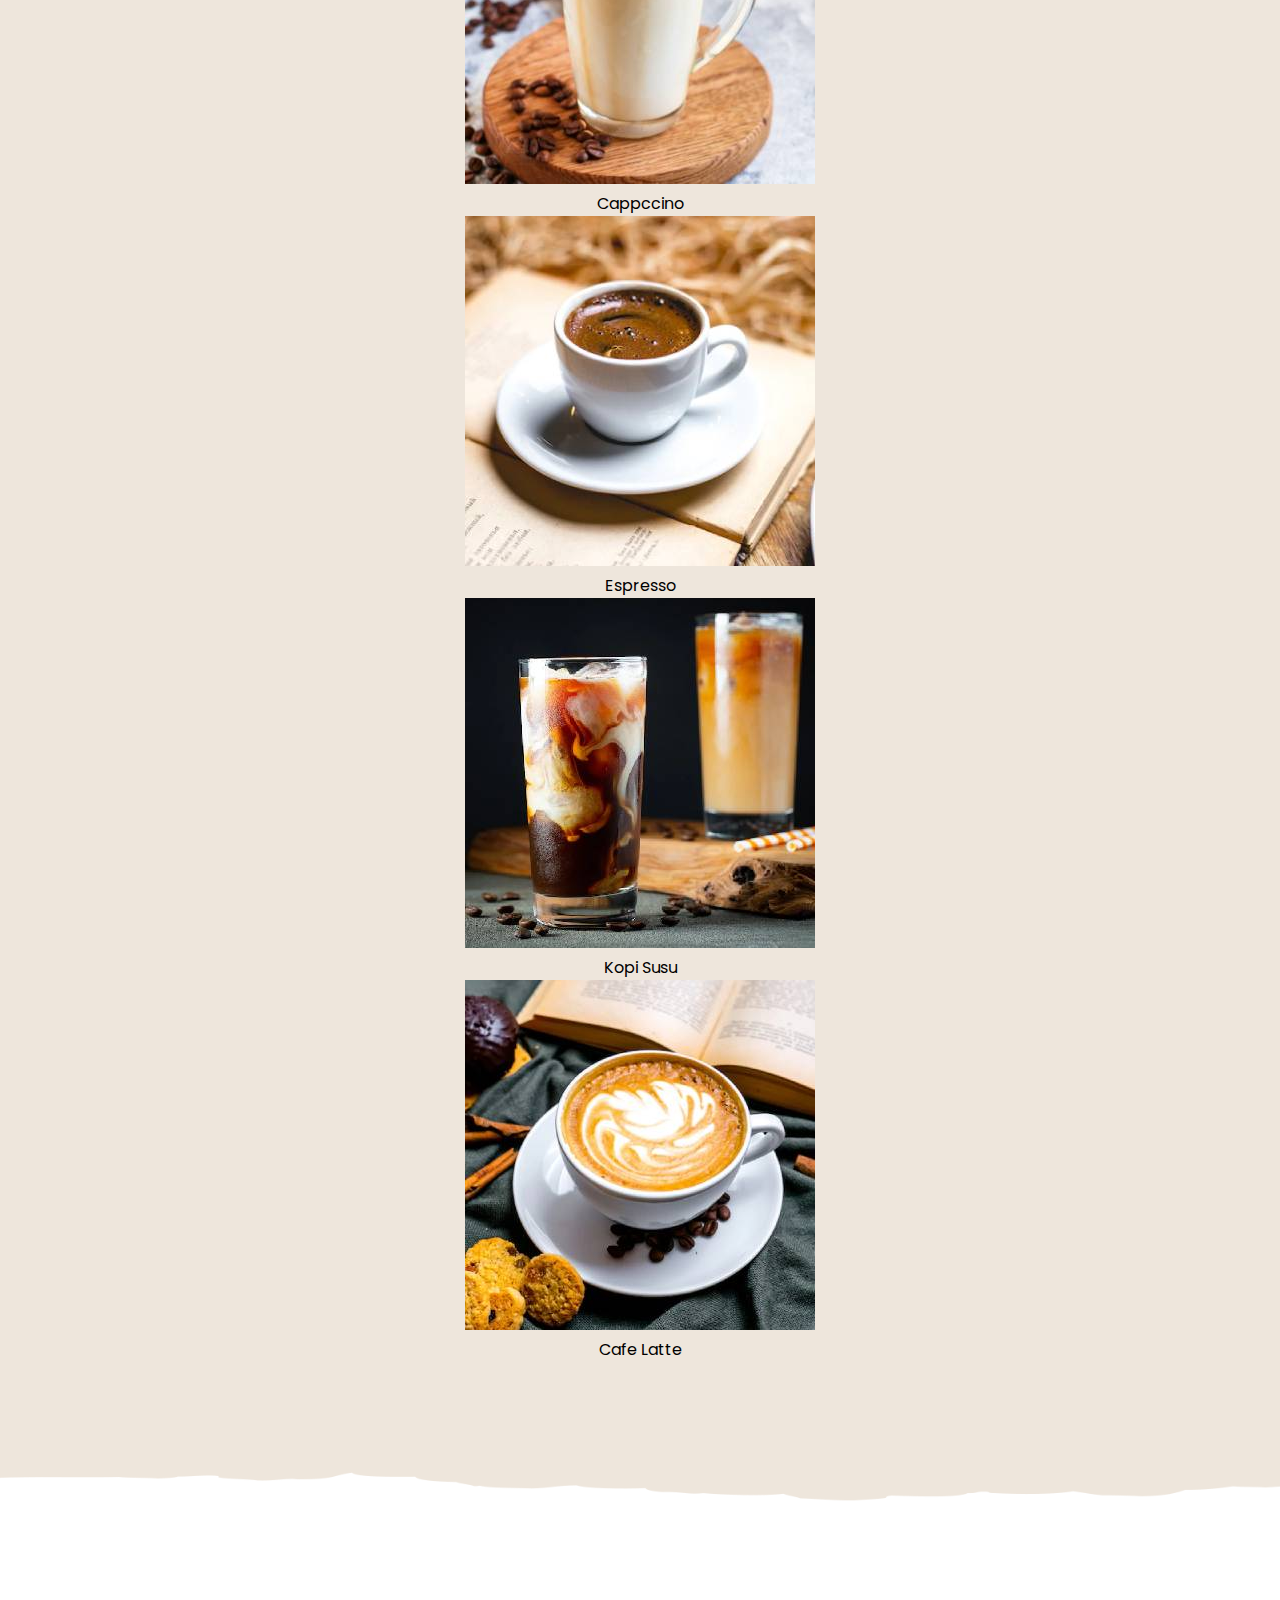
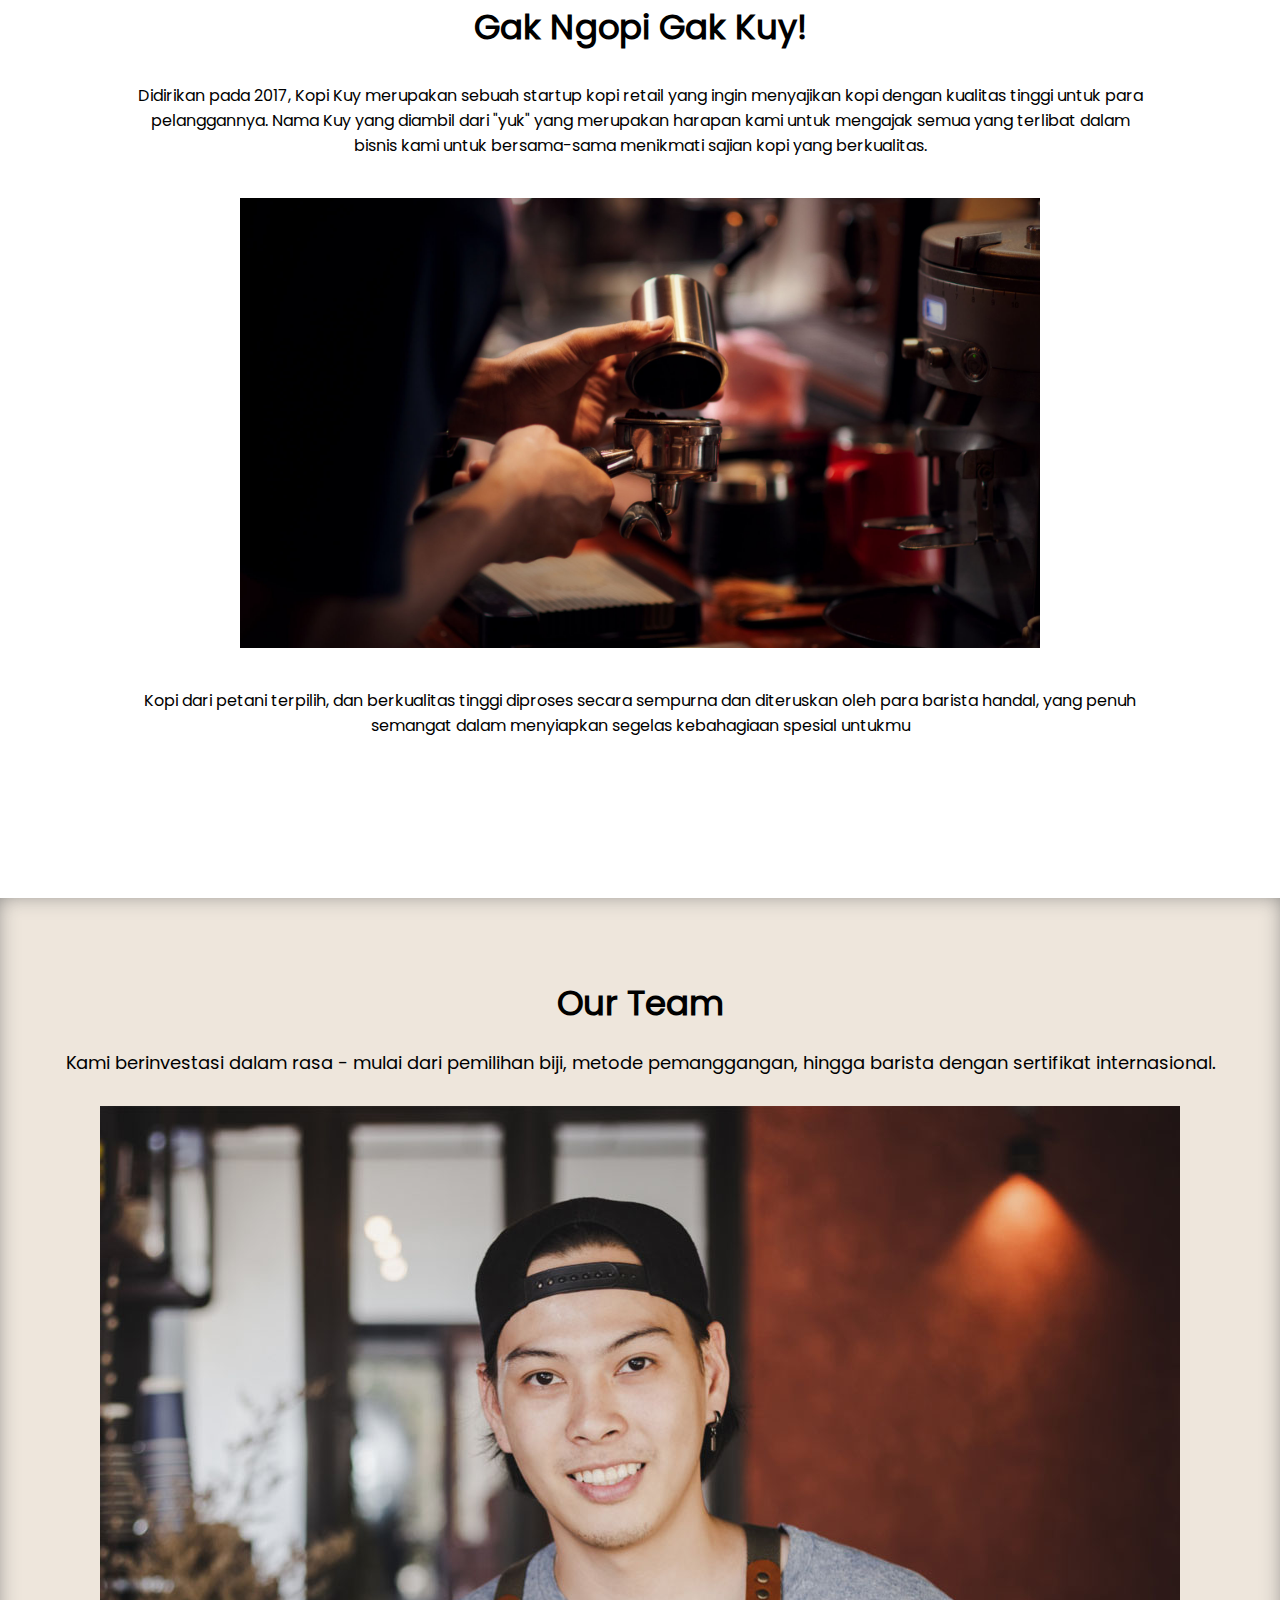
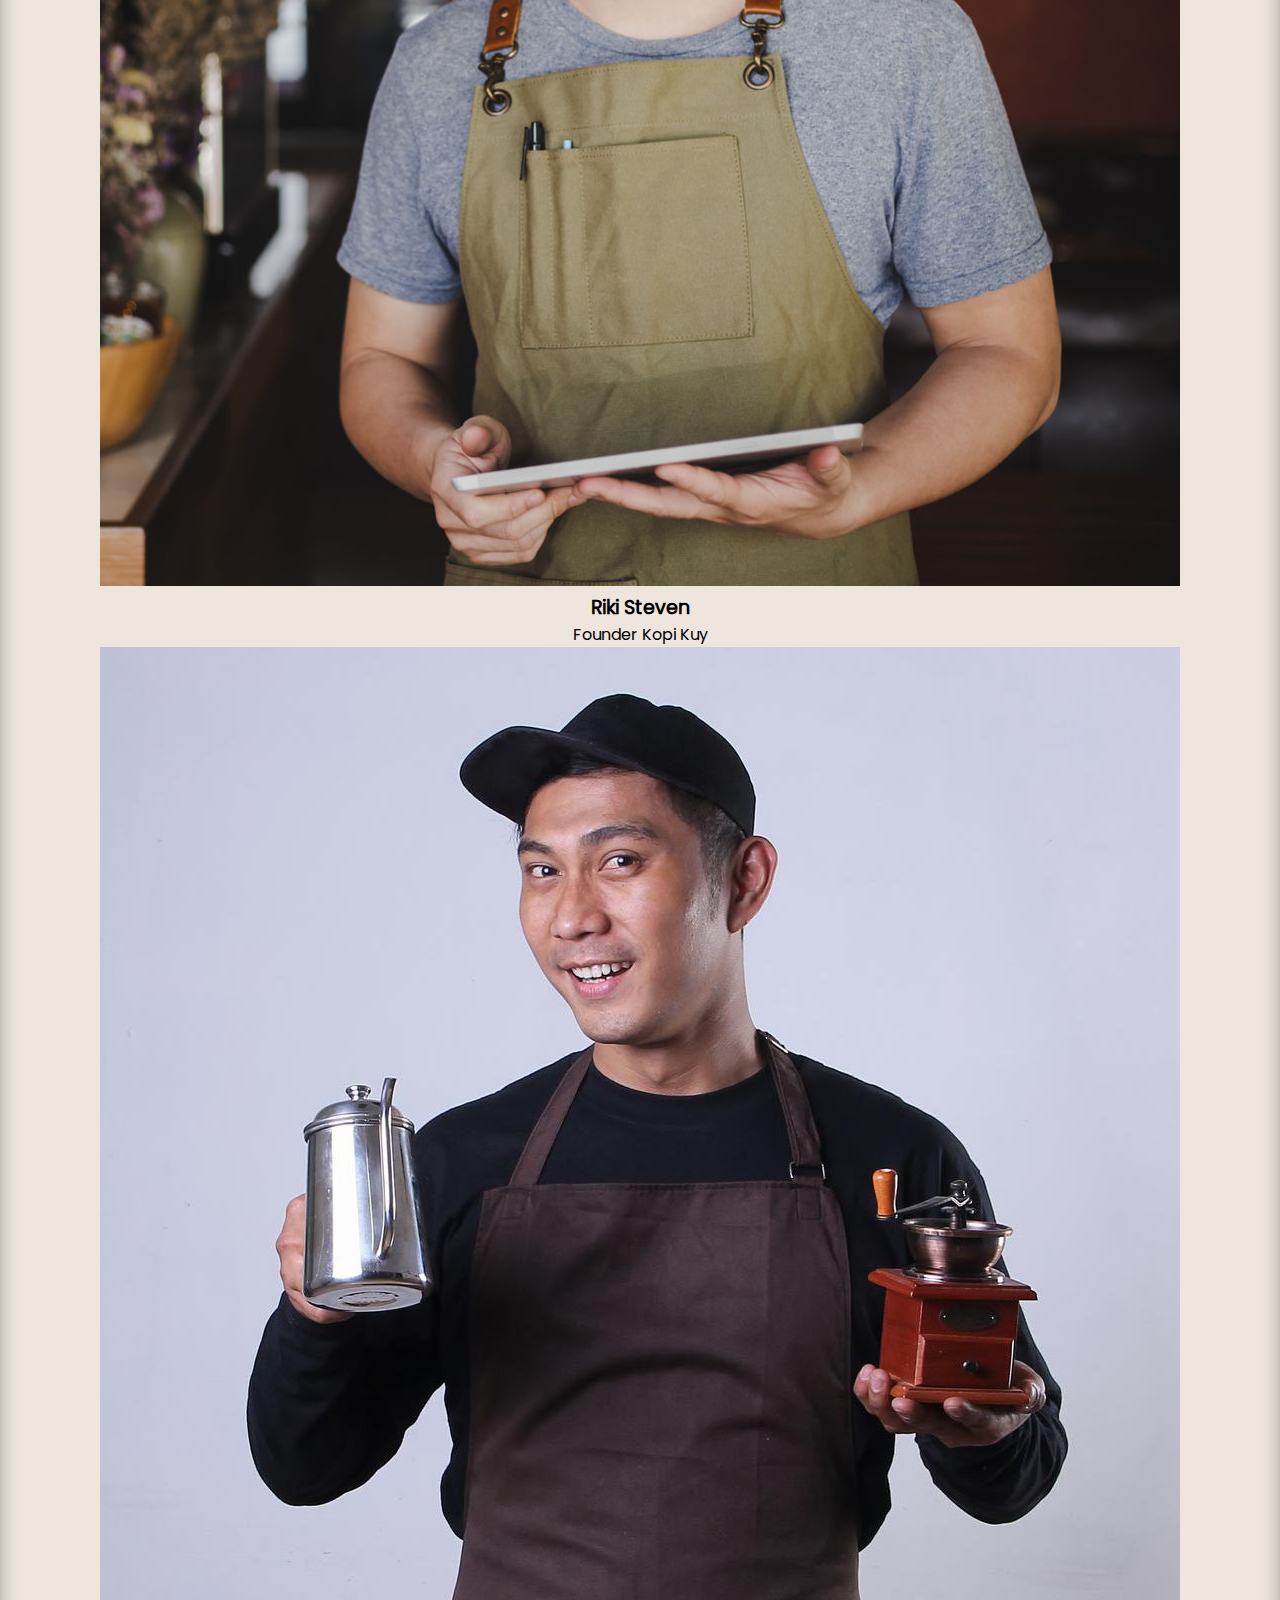
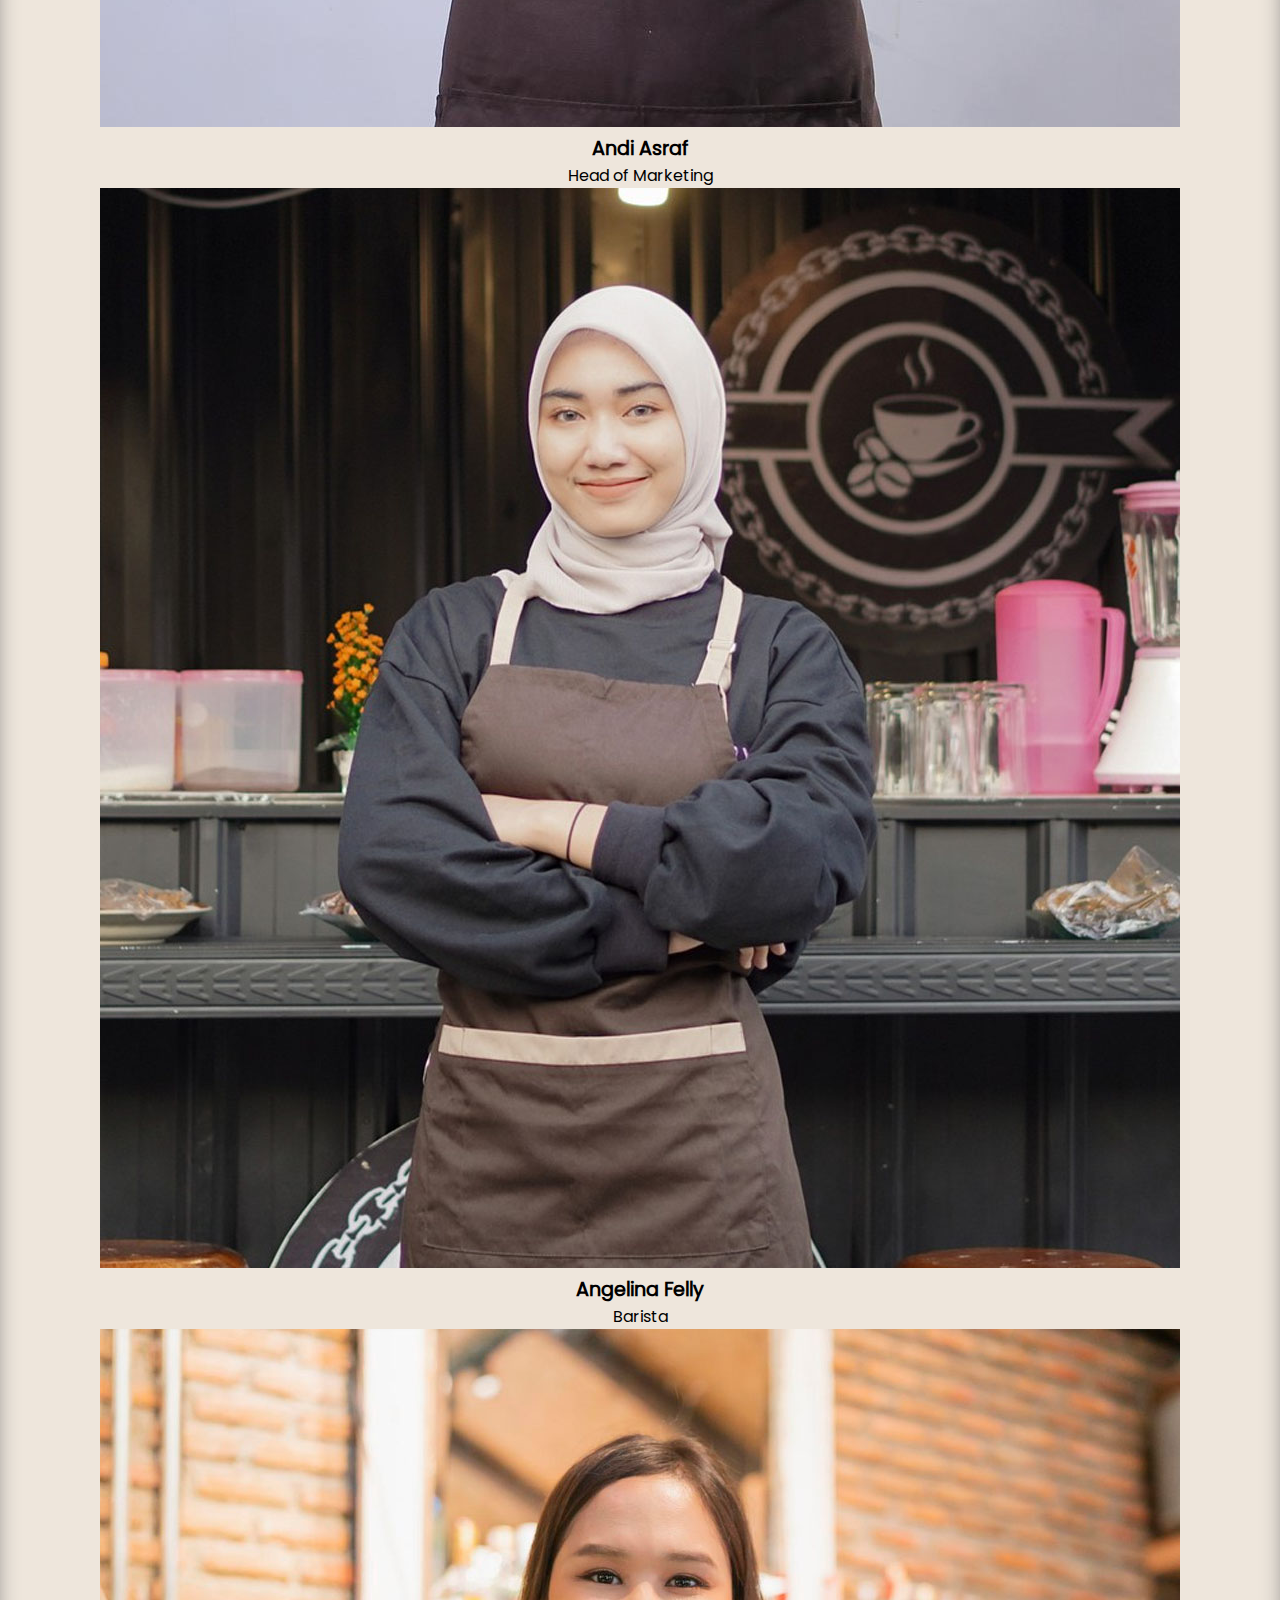
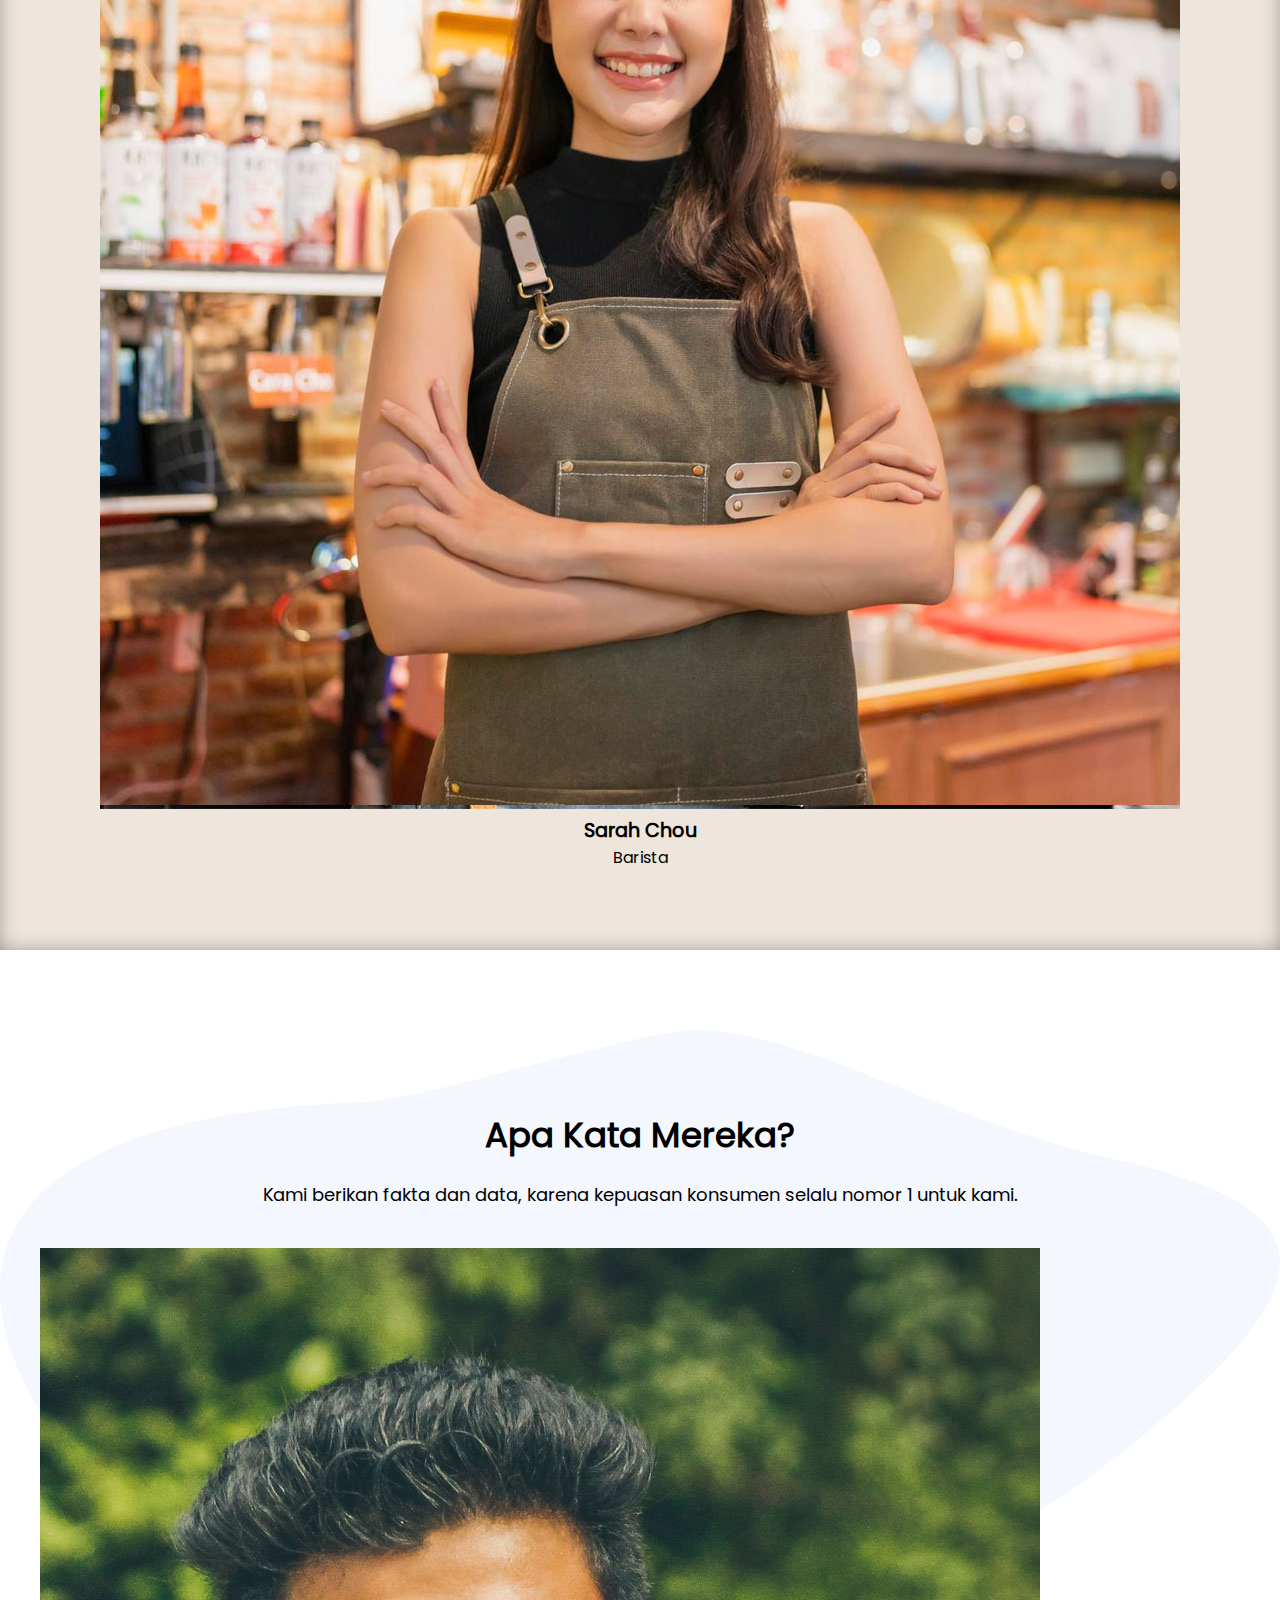
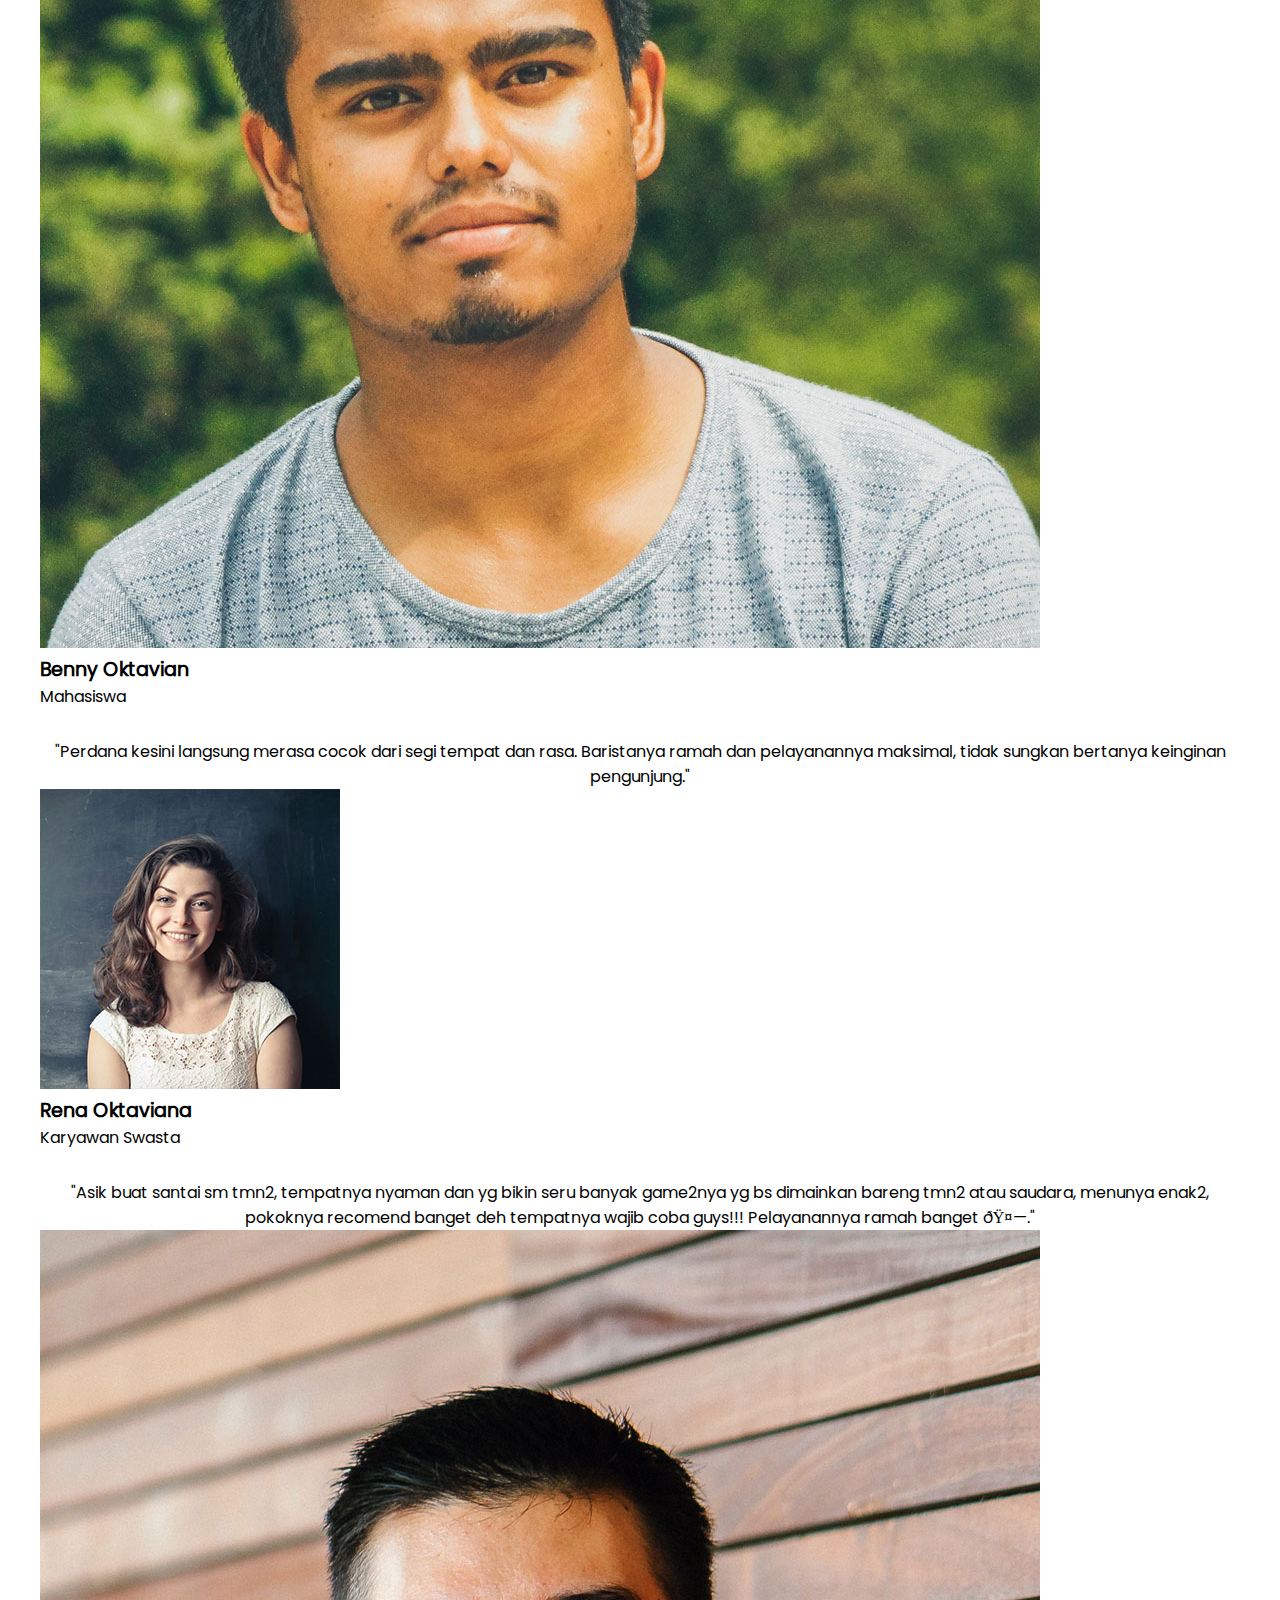
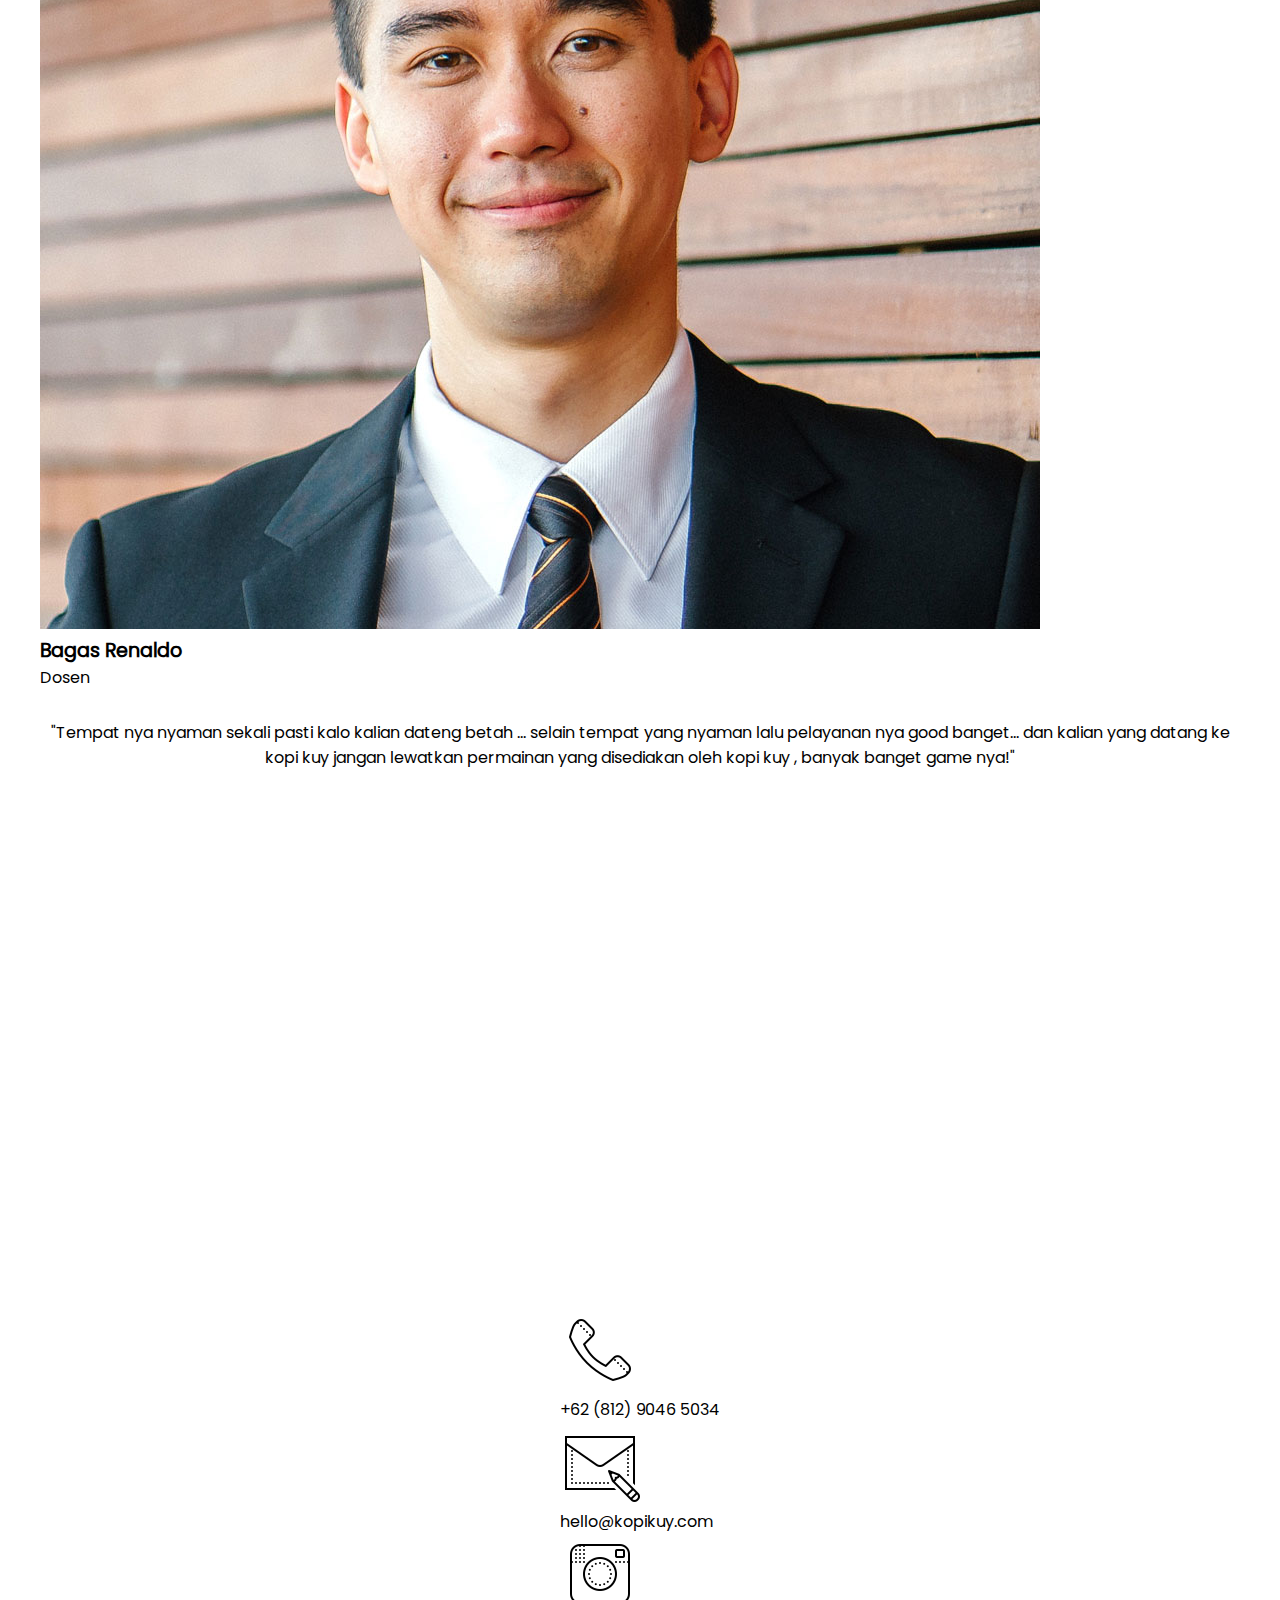
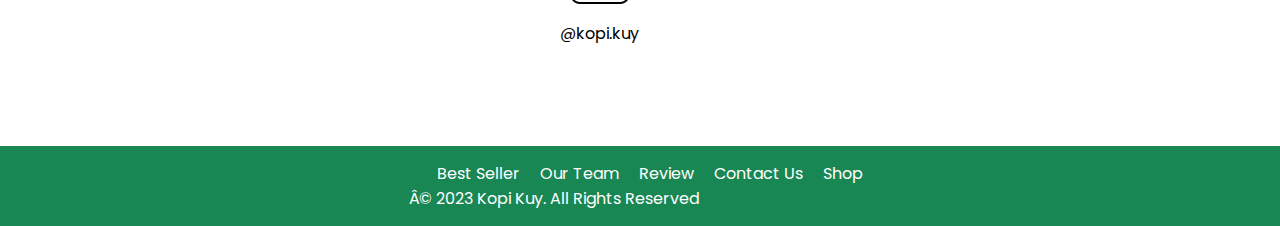
==== commit 0a6ac89f: "Add files via upload" ====
--- a/index.html
+++ b/index.html
@@ -41,18 +41,23 @@
                 </div>
             </div>
 
-            <img class="col-kanan" src="images/header/header1.png">
+            <img class="kanan"> 
+            <img src="images/header/header1.png">
         </div>
     </header>
 
-    <section id="best-seller" class="best-seller">
-        <h2 class="judul-best-seller">Menu Andalan Kami</h2>
+
+    <section class="best-seller" id="best-seller">
+        <h2>
+            Menu Andalan Kami
+        </h2>
+
         <p class="subjudul-best-seller">Nikmati menu andalan yang menjadi favorit customer Kami</p>
 
-        <div class="baris">
+        <div class="col-produk">
             <div class="col-produk">
                 <img src="images/produk/product_capuchino.jpg" alt="">
-                <p class="nama-produk">Capuchino</p>
+                <p class="nama-produk">Cappccino</p>
             </div>
             <div class="col-produk">
                 <img src="images/produk/product_espresso.jpg" alt="">
@@ -78,7 +83,8 @@
             mengajak semua yang terlibat dalam bisnis kami untuk bersama-sama menikmati sajian kopi yang
             berkualitas.
         </p>
-        <img src="images/aset_kopi_jumbo.png">
+        <img src="images/about-us/barista.jpg" alt="">
+
         <p class="penjelasan-about-us">
             Kopi dari petani terpilih, dan berkualitas tinggi diproses secara sempurna dan diteruskan
             oleh para barista handal,
@@ -122,7 +128,7 @@
 
         <p class="subjudul-review">Kami berikan fakta dan data, karena kepuasan konsumen selalu nomor 1 untuk kami.</p>
 
-        <div class="baris">
+        <div class="col-review">
             <div class="col-review">
                 <div class="profile">
                     <img src="images/customer/customer1.jpg">
